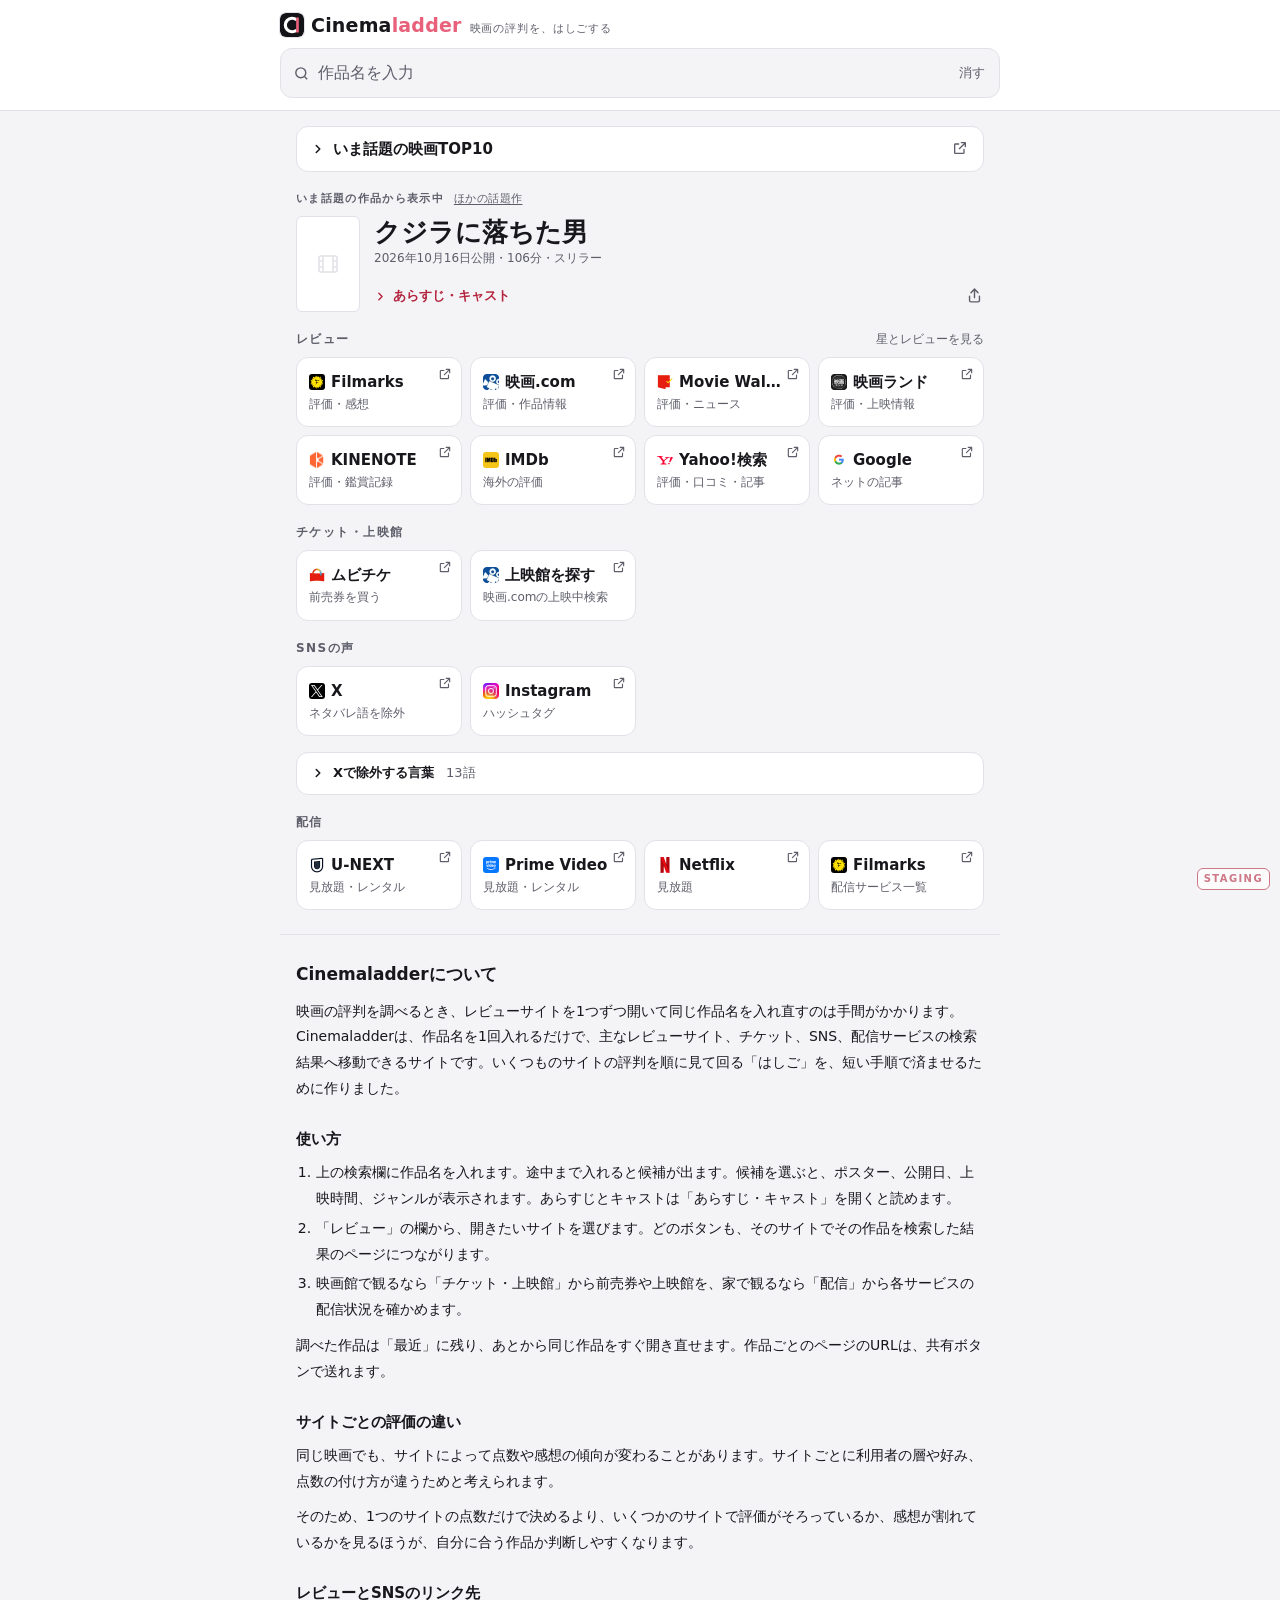
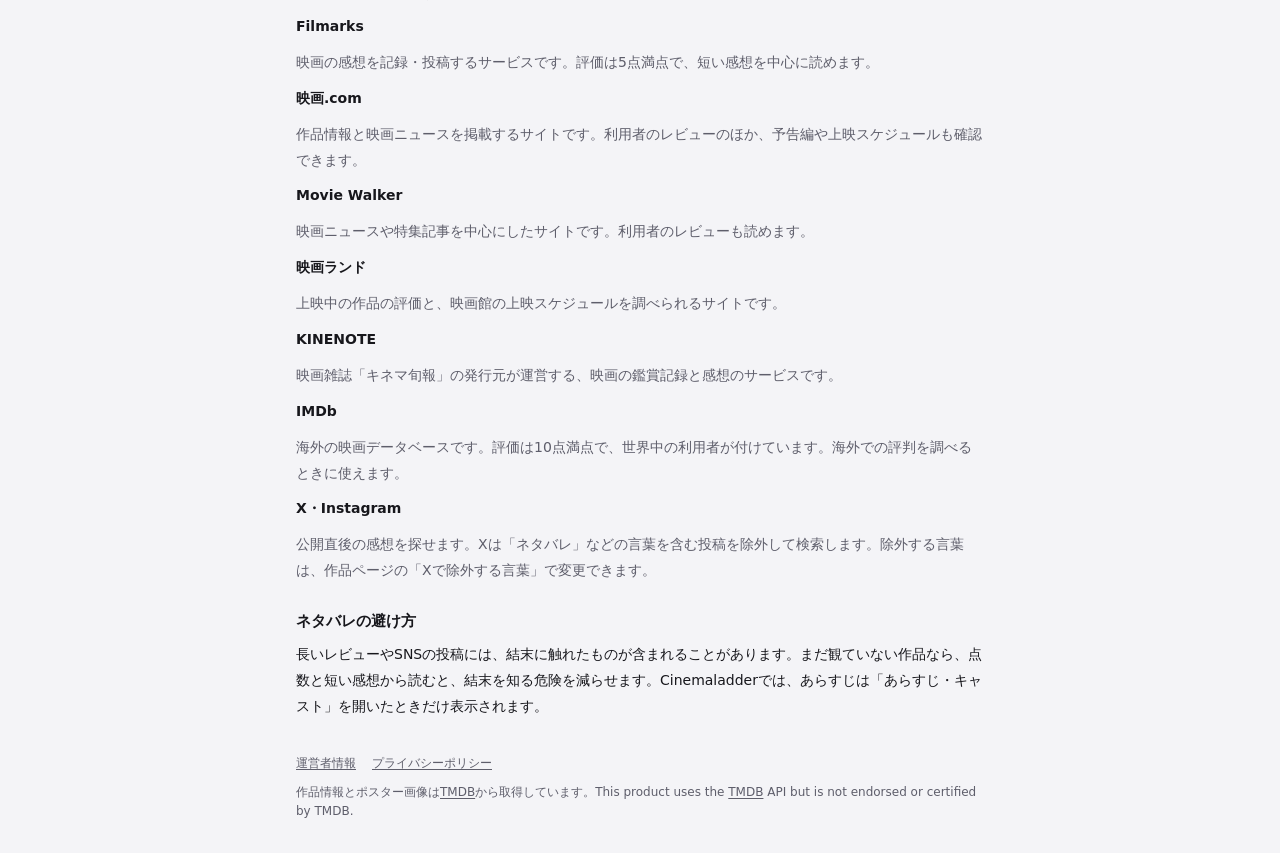
==== index.html @ 1dcea177 "作品見出し：作品名を少し大きく、あらすじの開閉と共有ボタンをポスターの下端にそろえる／公開日などの行は1行固定で横スクロール Co-Authored-By: Claude Opus 5.5 <nore" ====
<!doctype html>
<html lang="ja">
<head>
<meta charset="utf-8">
<meta name="viewport" content="width=device-width,initial-scale=1,viewport-fit=cover">
<title>Cinemaladder - 映画の評判を、はしごする</title>
<link rel="icon" href="favicon.ico" sizes="48x48">
<link rel="icon" href="favicon.svg" type="image/svg+xml">
<link rel="apple-touch-icon" href="apple-touch-icon.png">
<link rel="manifest" href="manifest.webmanifest">
<meta name="theme-color" content="#FFFFFF" media="(prefers-color-scheme: light)">
<meta name="theme-color" content="#111115" media="(prefers-color-scheme: dark)">
<meta name="apple-mobile-web-app-title" content="Cinemaladder">
<link rel="preconnect" href="https://image.tmdb.org">
<link rel="preconnect" href="https://cinemaladder-api.twilightwind.workers.dev" crossorigin>
<link rel="preload" href="data/trending.json" as="fetch" crossorigin>
<!-- Google AdSense（サイト運営者ID：ca-pub-9484498289210970） -->
<script async src="https://pagead2.googlesyndication.com/pagead/js/adsbygoogle.js?client=ca-pub-9484498289210970" crossorigin="anonymous"></script>
<meta name="description" content="作品名を1回入れるだけで、映画のレビューサイト、チケット、SNS、配信サービスの検索結果へ移動できます。">
<link rel="canonical" href="https://cinemaladder.com/">
<meta property="og:url" content="https://cinemaladder.com/">
<meta property="og:site_name" content="Cinemaladder">
<meta property="og:type" content="website">
<meta property="og:title" content="Cinemaladder - 映画の評判を、はしごする">
<meta property="og:description" content="作品名を1回入れるだけで、映画のレビューサイト、チケット、SNS、配信サービスの検索結果へ移動できます。">
<style>
:root{
  --bg:#F4F4F7;--surface:#FFFFFF;--fg:#17171C;--muted:#5E5E6B;--line:#E1E1E8;
  --brand:#E8607A;   /* ロゴとアイコンのピンク。ライト・ダーク共通 */
  --accent:#B4233C;--accent-soft:#F8E4E8;--ad:#EEF0F5;--sk:#E6E6EC;
  --font:"Hiragino Sans","Hiragino Kaku Gothic ProN","Noto Sans JP","Yu Gothic UI",Meiryo,system-ui,sans-serif;
  color-scheme:light;
}
@media (prefers-color-scheme:dark){:root{
  --bg:#111115;--surface:#1A1A20;--fg:#ECECF1;--muted:#A0A0AC;--line:#2C2C35;--accent:#E8607A;--accent-soft:#3A1D25;--ad:#202029;--sk:#2A2A32;color-scheme:dark}}
*{box-sizing:border-box}
html{padding-top:env(safe-area-inset-top,0px);padding-bottom:env(safe-area-inset-bottom,0px)}
/* 和文の字間を詰める（palt）をサイト全体にかける。部分ごとに付けると漏れが出るため */
body{margin:0;background:var(--bg);color:var(--fg);font-family:var(--font);font-size:15px;line-height:1.6;font-feature-settings:"palt" 1;text-autospace:normal}   /* 和文と英数字のあいだに、ブラウザが細い空きを入れる（文中には半角スペースを入れない） */
button,input{font:inherit;color:inherit;font-feature-settings:inherit}
button{cursor:pointer}
[hidden]{display:none!important}
p,figure,ul,ol,hgroup{margin:0}
ul,ol{padding:0;list-style:none}
search{display:block}
/* 画面には出さず、読み上げ・検索エンジン向けにだけ残す */
.vh{position:absolute;width:1px;height:1px;margin:-1px;overflow:hidden;clip:rect(0 0 0 0);white-space:nowrap;border:0}
:focus-visible{outline:2px solid var(--accent);outline-offset:2px}

body > header{position:fixed;left:0;right:0;top:env(safe-area-inset-top,0px);z-index:5;
  padding-left:max(16px,env(safe-area-inset-left,0px));padding-right:max(16px,env(safe-area-inset-right,0px));padding-block:10px 12px}
.hd{max-width:720px;margin:0 auto;display:flex;flex-direction:column}
/* ヘッダーは画面上部に固定。本文はヘッダーの（広げた状態の）高さ分だけ下げて始める */
body{padding-top:var(--hh,110px)}
.hashist body{padding-top:var(--hh,148px)}   /* 履歴の行があるときの高さ。最初の表示で本文がずれないよう、読み込み前に見当を付ける */
/* スクロールしたら、サイト名・キャッチコピー・履歴を隠し、アイコンと検索欄を1行にする。
   動きはすべて transform・opacity・背景の高さだけで作り、要素の位置を組み替えない
   （位置が変わるとブラウザが「レイアウトのずれ」として数え、表示品質の評価が下がるため） */
body > header::before{content:"";position:absolute;inset:0 0 auto;height:100%;background:var(--surface);border-bottom:1px solid var(--line);transition:height .25s ease;z-index:-1}
.hd{transition:transform .25s ease}
.fold{transition:opacity .2s ease,visibility 0s}
.fold .brand{padding-bottom:8px}
.fold .hist{padding-top:8px}
.srow{position:relative}
.mini{position:absolute;left:0;top:50%;transform:translateY(-50%);display:flex;opacity:0;visibility:hidden;transition:opacity .2s ease,visibility 0s .25s}
.mini .mark{width:28px;height:28px;border-radius:7px;box-shadow:0 0 0 1px var(--line);flex:none}
.srow .sbox{width:100%;transition:transform .25s ease,width .25s ease}
.compact body > header{pointer-events:none}
.compact body > header .srow{pointer-events:auto}
.compact body > header::before{height:var(--hc,72px)}
.compact .hd{transform:translateY(calc(var(--brandh,40px) * -1))}
.compact .fold{opacity:0;visibility:hidden;transition:opacity .15s ease,visibility 0s .2s}
.compact .mini{opacity:1;visibility:visible;transition:opacity .2s ease .05s,visibility 0s}
.compact .srow .sbox{transform:translateX(38px);width:calc(100% - 38px)}
@media (prefers-reduced-motion:reduce){body > header::before,.hd,.fold,.mini,.srow .sbox{transition:none!important}}
.brand{flex-wrap:wrap;display:flex;align-items:baseline;gap:8px}
.logo{font-weight:800;font-size:19px;letter-spacing:.01em;color:inherit;text-decoration:none}
.logo .lad{color:var(--brand)}
.logo .name{white-space:nowrap}
.logo .mark{width:24px;height:24px;vertical-align:-5px;margin-right:7px;border-radius:6px;box-shadow:0 0 0 1px var(--line)}   /* brand/icon.svg と同じ絵（通信を増やさないよう直接埋め込み） */
.tagline{font-size:11px;font-weight:500;color:var(--muted);letter-spacing:.08em}
.sbox{position:relative}
.search form{display:flex;align-items:center;gap:8px;background:var(--bg);border:1px solid var(--line);border-radius:12px;padding:0 6px 0 12px}
.search form:focus-within{border-color:var(--accent)}
#q::placeholder{color:var(--muted)}
.search input{flex:1;min-width:0;border:0;background:transparent;padding:11px 0;outline:none;font-size:16px}
.search svg{flex:none;width:17px;height:17px;stroke:var(--muted)}
.clear{border:0;background:transparent;color:var(--muted);padding:6px 8px;font-size:13px}

/* サジェスト */
.sug{position:absolute;left:0;right:0;top:calc(100% + 4px);background:var(--surface);border:1px solid var(--line);border-radius:12px;
  box-shadow:0 8px 24px rgba(0,0,0,.12);overflow:hidden;max-height:var(--sugmax,60vh);overflow-y:auto;overscroll-behavior:contain;-webkit-overflow-scrolling:touch;z-index:6;margin:0;padding:4px;list-style:none}
/* 候補の一覧は、一覧の中だけでスクロールする。端まで行っても後ろのページは動かさない（overscroll-behavior）。
   高さは、キーボードを除いた見えている範囲に収める（--sugmax を下の fitSug で計算） */
.sug li{display:grid;grid-template-columns:36px minmax(0,1fr);gap:10px;align-items:center;padding:6px 8px;border-radius:8px;cursor:pointer}
.sug li[aria-selected="true"],.sug li:hover{background:var(--accent-soft)}
.sug img,.sug .noimg{width:36px;height:54px;border-radius:4px;object-fit:cover;background:var(--bg)}
.sug .t{display:block;font-weight:700;overflow:hidden;text-overflow:ellipsis;white-space:nowrap}
.sug .o{display:block;font-size:12px;color:var(--muted);overflow:hidden;text-overflow:ellipsis;white-space:nowrap}
.sug .msg{display:block;padding:10px;color:var(--muted);font-size:13px;cursor:default}
.sug .msg:hover{background:none}

/* 履歴：チップの列だけ横スクロールし、全削除ボタンは右端に固定して見切れないようにする */
.hist{display:flex;gap:6px;align-items:center}
.hist .hl{flex:1;min-width:0;display:flex;margin:0;gap:6px;overflow-x:auto;scrollbar-width:none;
  -webkit-mask-image:linear-gradient(90deg,#000 calc(100% - 24px),transparent);mask-image:linear-gradient(90deg,#000 calc(100% - 24px),transparent);padding-right:20px}
.hist .hl::-webkit-scrollbar{display:none}
.hist .lbl{font-size:12px;font-weight:400;margin:0;color:var(--muted);flex:none;align-self:center}
.hist .hc{flex:none;display:flex;align-items:center;border:1px solid var(--line);background:var(--surface);border-radius:999px;font-size:13px}
.hist .hc.on{border-color:var(--accent);background:var(--accent-soft);color:var(--accent)}   /* いま見ている作品 */
.hist .hc.on .x{color:inherit}
.hist .hc button{border:0;background:transparent;border-radius:999px}
.hist .hc [data-q]{padding:3px 2px 3px 11px}
.hist .x{padding:3px 10px 3px 6px;color:var(--muted);line-height:1}
.hist .x:hover{color:var(--accent)}
.hist .delall{flex:none;display:flex;align-items:center;gap:4px;height:30px;min-width:30px;justify-content:center;border:1px solid transparent;background:transparent;color:var(--muted);border-radius:999px;padding:0 6px;font-size:12px;font-weight:700;white-space:nowrap}
.hist .delall svg{width:16px;height:16px}
.hist .delall:hover{color:var(--accent)}
.hist .delall{transition:color .2s ease,border-color .2s ease,background-color .2s ease,padding .25s ease}
.hist .delall.warn{color:var(--accent);border-color:var(--accent);background:var(--accent-soft);padding:0 10px 0 8px}
/* 「全削除」の文字は最初から入れておき、幅と濃さをなめらかに変えて出し入れする */
.hist .delall .dl{display:inline-block;max-width:0;opacity:0;overflow:hidden;white-space:nowrap;transition:max-width .25s ease,opacity .2s ease}
.hist .delall.warn .dl{max-width:4em;opacity:1}
/* 履歴を消すときは、行ごとふわっと消してから空にする */
.hist.out{opacity:0;transition:opacity .25s ease}
@media (prefers-reduced-motion:reduce){.hist .delall,.hist .delall .dl,.hist.out{transition:none}}

main.boot{min-height:100vh}   /* 最初の表示までフッターを画面の外に置き、中身が出たときに押し下げない */
main{max-width:720px;margin:0 auto;padding-left:max(16px,env(safe-area-inset-left,0px));padding-right:max(16px,env(safe-area-inset-right,0px));padding-block:16px 24px;
  display:flex;flex-direction:column;gap:18px}
.movie{display:flex;flex-direction:column;gap:18px}
.now{display:grid;grid-template-columns:auto minmax(0,1fr);gap:14px;align-items:stretch}
.now .ph{align-self:center}   /* 作品名が長く文字の列のほうが高いときは、ポスターを上下の中央に置く */
/* 右の列：作品名と公開日などは上に、「あらすじ・キャスト」と共有ボタンはポスターの下端にそろえる */
.now > div{display:flex;flex-direction:column;min-width:0}
.now .irow{display:flex;align-items:center;justify-content:space-between;gap:8px;margin-top:auto}
/* 共有は控えめに：枠なし・アイコンだけ・作品欄の右下（押せる範囲は 32px 確保） */
/* 共有ボタンは公開日の行の右端にだけ置き、作品名の行の幅は削らない */
.now .meta .w{display:inline}
/* 読み込み中は、行の形をした薄い棒（スケルトン）をゆっくり明滅させ、届いたら文字をふわっと出す */
.now .meta .sk{display:block;width:72%;max-width:260px;height:.9em;margin-top:.35em;border-radius:5px;background:var(--sk);animation:skp 1.1s ease-in-out infinite}
@keyframes skp{50%{opacity:.45}}
.now .meta .in{display:inline;animation:fadein .35s ease both}
@keyframes fadein{from{opacity:0}to{opacity:1}}
@media (prefers-reduced-motion:reduce){.now .meta .sk,.now .meta .in{animation:none}}
.share{flex:none;display:grid;place-items:center;width:32px;height:32px;margin:0 -6px 0 0;border:0;background:transparent;color:var(--muted);border-radius:8px;padding:0}
.share:hover{color:var(--accent);background:var(--accent-soft)}
.share svg{width:17px;height:17px}
/* 本番（cinemaladder.com）以外で開いたときだけ右下に薄く出す目印 */
.envbadge{position:fixed;right:calc(10px + env(safe-area-inset-right,0px));bottom:calc(10px + env(safe-area-inset-bottom,0px));z-index:30;margin:0;pointer-events:none;
  font-size:10px;font-weight:800;letter-spacing:.14em;color:var(--accent);border:1px solid currentColor;border-radius:6px;padding:2px 6px;background:var(--surface);opacity:.6}
/* 画面下のお知らせ。出るときも消えるときも目で追える速さにする */
.toast{position:fixed;left:50%;bottom:calc(20px + env(safe-area-inset-bottom,0px));transform:translate(-50%,10px);background:var(--fg);color:var(--bg);padding:8px 14px;border-radius:999px;font-size:13px;opacity:0;pointer-events:none;z-index:20;
  transition:opacity .45s ease,transform .45s ease}
.toast.on{opacity:1;transform:translate(-50%,0);transition:opacity .35s ease,transform .35s ease}
@media (prefers-reduced-motion:reduce){.toast,.toast.on{transition:none}}
/* ポスター枠は画像の有無にかかわらず常に 64×96 を確保し、読み込み後にずれないようにする */
.now .ph{position:relative;width:64px;height:96px;flex:none;border-radius:6px;overflow:hidden;background:var(--surface);border:1px solid var(--line);display:grid;place-items:center;color:var(--line)}
.now .ph svg{width:24px;height:24px}
.now .ph img{position:absolute;inset:0;width:100%;height:100%;object-fit:cover;opacity:0;transition:opacity .25s}
.now .ph img.ok{opacity:1}
.now .k{font-size:11px;letter-spacing:.12em;color:var(--muted);font-weight:700}
/* 話題作を表示しているときだけ、ポスターと見出しの上に横いっぱいで出す1行（ふだんの「検索中の作品」は画面には出さない） */
.now > .k{grid-column:1/-1;margin:0 0 -6px}
.now .k .kl{border:0;background:none;padding:0;margin-left:10px;font:inherit;letter-spacing:.04em;font-weight:400;color:inherit;text-decoration:underline;text-underline-offset:2px;cursor:pointer}
.now .k .kl:hover{color:var(--accent)}
.now h1{margin:0;font-size:clamp(22px,6.4vw,26px);line-height:1.3;text-wrap:balance;word-break:auto-phrase;overflow-wrap:anywhere}
/* 区切りで改行すると3行以上になる長い作品名は、普通の折り返しに切り替えて詰めて並べる（最後の行が1〜2文字だけにならないよう pretty） */
.now h1.long{text-wrap:pretty;word-break:normal}
/* 作品名は語のまとまりごとに改行する（「ディスクロー／ジャー」のように語の途中で切れないように）。
   入りきらない長い語だけは途中で折り返す */
.now h1 .w{display:inline-block;max-width:100%;white-space:pre-wrap}   /* 作品名の中の空白を消さない */
/* 作品情報（あらすじなど）。最初はたたんでおき、ネタバレを避けたい人は開かなくて済むようにする */
/* 作品情報：枠を付けず、本文に直接のせる（TOP10 の箱と見分けがつくように）
   公開日・上映時間・ジャンルは見出しの中に常に1行で出し、あらすじとキャストは文字のリンクで開く */
.now .meta{display:block;min-height:1.6em;white-space:nowrap;overflow-x:auto;scrollbar-width:none}   /* 1行に固定し、入りきらないときは横にスクロール（履歴の一覧と同じ） */
.now .meta::-webkit-scrollbar{display:none}
.now .meta.more{-webkit-mask-image:linear-gradient(90deg,#000 calc(100% - 24px),transparent);mask-image:linear-gradient(90deg,#000 calc(100% - 24px),transparent);padding-right:20px}   /* 続きがあるときだけ右端を薄くする */   /* 情報が届く前から1行分の高さを確保し、ずれを防ぐ */
/* 「あらすじ・キャスト」の開閉ボタンは作品名の下（右の列）に置き、中身は見出しの下に横いっぱいで出す */
.itg{display:inline-flex;align-items:center;gap:6px;border:0;background:none;padding:4px 0;margin-top:2px;color:var(--accent);font-size:13px;font-weight:700;cursor:pointer}
.itg::before{content:"";width:13px;height:13px;flex:none;background:currentColor;-webkit-mask:var(--chev) center/contain no-repeat;mask:var(--chev) center/contain no-repeat;transition:transform .2s ease}
.itg[aria-expanded="true"]::before{transform:rotate(90deg)}
@media (prefers-reduced-motion:reduce){.itg::before{transition:none}}
.info{font-size:14px;margin-top:-8px}
.info .body{display:flex;flex-direction:column;gap:8px;max-width:65ch}
.info .tag{font-weight:700;margin:0}
.info .ov{margin:0;line-height:1.8;letter-spacing:.02em}   /* 長い文章は詰めすぎると読みにくいので、少しだけ空ける */
.info .lang,.info .cr,.info .src{margin:0;font-size:13px;color:var(--muted)}
.info .ld{min-height:120px}   /* 開いた状態で読み込み中のときも高さを確保し、届いたときに下がずれにくくする */
.info .cr + .cr{margin-top:-6px}   /* 監督・出演・製作国はひとまとまりに詰める */
.info .src{font-size:12px}
.info .src a{color:inherit}
.now .ex{font-size:12px;color:var(--muted)}
/* Enter で候補から自動で選んだときの一言（取り消しリンク付き） */
.picked{margin:12px 0 0;background:var(--sk);border-radius:10px;padding:8px 12px;font-size:13px;color:var(--muted);display:flex;align-items:center;justify-content:space-between;gap:10px;animation:pin .35s ease both}
.picked>span{min-width:0}
.picked button{flex:none;border:0;background:none;padding:4px 0 4px 4px;margin:-4px 0;font:inherit;color:var(--fg);cursor:pointer;white-space:nowrap;display:inline-flex;align-items:center;gap:4px}
.picked button::before{content:"";width:13px;height:13px;flex:none;background:currentColor;-webkit-mask:var(--undo) center/contain no-repeat;mask:var(--undo) center/contain no-repeat}
:root{--undo:url("data:image/svg+xml,%3Csvg xmlns='http://www.w3.org/2000/svg' viewBox='0 0 24 24' fill='none' stroke='black' stroke-width='2.4' stroke-linecap='round' stroke-linejoin='round'%3E%3Cpath d='M9 14L4 9l5-5'/%3E%3Cpath d='M4 9h10.5a5.5 5.5 0 0 1 0 11H11'/%3E%3C/svg%3E")}
@keyframes pin{from{opacity:0;transform:translateY(-2px)}to{opacity:1;transform:none}}
@media (prefers-reduced-motion:reduce){.picked{animation:none}}   /* 「・」「／」まわりの空きを詰める */

.grp{display:flex;flex-direction:column;gap:8px}
.grp hgroup{display:flex;justify-content:space-between;align-items:baseline;gap:8px}
.grp h2{margin:0;font-size:12px;letter-spacing:.12em;color:var(--muted);font-weight:700}
.grp hgroup p{font-size:12px;color:var(--muted)}
.grid li{display:flex;min-width:0}
.grid li > a{flex:1;min-width:0}
.grid{display:grid;grid-template-columns:repeat(auto-fill,minmax(150px,1fr));gap:8px}
a.go{display:flex;flex-direction:column;gap:1px;text-decoration:none;color:inherit;background:var(--surface);border:1px solid var(--line);border-radius:12px;padding:12px 12px;min-height:64px;justify-content:center;transition:border-color .12s,transform .12s}
a.go:hover{border-color:var(--accent)}
a.go:active{transform:scale(.98)}
/* 1行に収める工夫：
   - 和文の字間は body の palt で詰めている
   - ↗ は右上の隅に置き、名前の行の幅を空ける
   - それでも入らない狭い画面では、改行せず末尾を「…」にする */
a.go{position:relative}
a.go .n{font-weight:700;display:flex;align-items:center;gap:6px;min-width:0;padding-right:10px}
a.go .nm{white-space:nowrap;overflow:hidden;text-overflow:ellipsis;min-width:0}
a.go .d .pr{margin-right:5px;vertical-align:1px}
a.go .fav{width:16px;height:16px;border-radius:3px;flex:none;background-position:center;background-size:16px 16px;background-repeat:no-repeat}
/* ICONS:START（scripts/inline-icons.py が自動生成。手で編集しない） */
.fav-eiga{background-image:url([data-uri])}
.fav-eigaland{background-image:url([data-uri])}
.fav-filmarks{background-image:url([data-uri])}
.fav-google{background-image:url([data-uri])}
.fav-imdb{background-image:url([data-uri])}
.fav-instagram{background-image:url([data-uri])}
.fav-kinenote{background-image:url([data-uri])}
.fav-moviewalker{background-image:url([data-uri])}
.fav-mvtk{background-image:url([data-uri])}
.fav-netflix{background-image:url([data-uri])}
.fav-primevideo{background-image:url([data-uri])}
.fav-unext{background-image:url([data-uri])}
.fav-x{background-image:url([data-uri])}
.fav-yahoo{background-image:url([data-uri])}
/* ICONS:END */
/* 外部リンクのアイコン（TOP10 の右上と同じ形）。mask にして文字色に合わせる */
:root{--ext:url("data:image/svg+xml,%3Csvg xmlns='http://www.w3.org/2000/svg' viewBox='0 0 24 24' fill='none' stroke='black' stroke-width='2' stroke-linecap='round' stroke-linejoin='round'%3E%3Cpath d='M14 4h6v6M20 4l-9 9M18 14v5a1 1 0 0 1-1 1H5a1 1 0 0 1-1-1V7a1 1 0 0 1 1-1h5'/%3E%3C/svg%3E")}
a.go .n::after{content:"";position:absolute;top:9px;right:9px;width:14px;height:14px;background:var(--muted);-webkit-mask:var(--ext) center/contain no-repeat;mask:var(--ext) center/contain no-repeat}
a.go:hover .n::after{background:var(--accent)}
a.go .d{font-size:12px;color:var(--muted);white-space:nowrap;overflow:hidden;text-overflow:ellipsis}
.pr{font-size:10px;font-weight:700;color:var(--muted);border:1px solid var(--line);border-radius:4px;padding:0 4px;line-height:1.5}
.ad{background:var(--ad);border:1px dashed var(--line);border-radius:12px;padding:14px;font-size:13px;color:var(--muted);display:flex;flex-direction:column;align-items:center;justify-content:center;text-align:center;min-height:80px}
.ad .adl{font-size:10px;font-weight:700;letter-spacing:.14em}

/* サイトの説明（ページの下） */
.guide{max-width:720px;margin:0 auto;padding-left:max(16px,env(safe-area-inset-left,0px));padding-right:max(16px,env(safe-area-inset-right,0px));padding-block:24px 16px;border-top:1px solid var(--line);font-size:14px;line-height:1.85;color:var(--fg)}
.guide h2{margin:0 0 8px;font-size:17px}
.guide h3{margin:24px 0 6px;font-size:15px}
.guide p{margin:0 0 10px}
.guide ol{margin:0 0 10px;padding-left:1.4em;list-style:decimal}
.guide li{margin-bottom:4px}
.guide dl{margin:0;display:grid;gap:10px}
.guide dt{font-weight:700}
.guide dd{margin:0;color:var(--muted)}
body > footer a{color:inherit;text-decoration:underline;text-underline-offset:2px}
body > footer a:hover{color:var(--accent)}
.flinks{display:flex;gap:16px;flex-wrap:wrap}
body > footer{max-width:720px;margin:0 auto;padding-left:max(16px,env(safe-area-inset-left,0px));padding-right:max(16px,env(safe-area-inset-right,0px));padding-block:8px 32px;font-size:12px;color:var(--muted);display:flex;flex-direction:column;gap:10px}
details{background:var(--surface);border:1px solid var(--line);border-radius:12px;padding:10px 14px}
summary{cursor:pointer;font-weight:700;color:var(--fg)}
/* 開閉はサイト全体で同じ形：左の矢印が、開くと下向きに回る。色は文字色に合わせる（TOP10・除外語は文字色、作品情報はリンク色） */
:root{--chev:url("data:image/svg+xml,%3Csvg xmlns='http://www.w3.org/2000/svg' viewBox='0 0 24 24' fill='none' stroke='black' stroke-width='2.6' stroke-linecap='round' stroke-linejoin='round'%3E%3Cpath d='M9 6l6 6-6 6'/%3E%3C/svg%3E")}
summary{list-style:none;display:flex;align-items:center;gap:8px}
summary::-webkit-details-marker{display:none}
summary::before{content:"";width:14px;height:14px;flex:none;background:currentColor;-webkit-mask:var(--chev) center/contain no-repeat;mask:var(--chev) center/contain no-repeat;transition:transform .2s ease}
details[open] > summary::before{transform:rotate(90deg)}
@media (prefers-reduced-motion:reduce){summary::before{transition:none}}
.emptyst{display:flex;flex-direction:column;gap:4px;padding:32px 0;color:var(--muted)}
.emptyst h1{margin:0;color:var(--fg);font-size:17px}
.topwrap{position:relative}
.top ol{list-style:none;margin:8px 0 0;padding:0;display:flex;flex-direction:column}
.toplink{position:absolute;top:6px;right:8px;width:32px;height:32px;display:grid;place-items:center;border-radius:8px;color:var(--muted)}
.toplink:hover{color:var(--accent);background:var(--accent-soft)}
.toplink svg{width:16px;height:16px}
.ng{margin-top:8px;background:var(--surface);border:1px solid var(--line);border-radius:12px;padding:10px 14px;font-size:13px}
.ng summary{font-weight:700;font-size:13px}
.ng .cnt{font-weight:500;color:var(--muted);margin-left:4px}
.ngbody{display:flex;flex-direction:column;gap:10px;margin-top:10px}
.chips{display:flex;flex-wrap:wrap;gap:6px}
.chip{display:inline-flex;align-items:center;background:var(--bg);border:1px solid var(--line);border-radius:999px;padding:2px 2px 2px 10px;font-size:13px;line-height:1.5}
.chip button{border:0;background:transparent;color:var(--muted);width:24px;height:24px;border-radius:50%;font-size:14px;line-height:1}
.chip button:hover{color:var(--accent);background:var(--accent-soft)}
.ngnone{color:var(--muted)}
.ngadd{display:flex;gap:6px}
.ngadd input{flex:1;min-width:0;border:1px solid var(--line);background:var(--bg);border-radius:8px;padding:7px 10px;font-size:16px}
.ngadd button{flex:none;border:0;background:var(--accent);color:var(--surface);border-radius:8px;padding:0 14px;font-weight:700}
.ngreset{align-self:flex-start;border:0;background:transparent;color:var(--muted);font-size:12px;text-decoration:underline;padding:0}
.top summary{padding-right:36px}
.top .sk{display:grid;grid-template-columns:22px 32px minmax(0,1fr);gap:10px;align-items:center;padding:6px 4px}
.top .sk i{display:block;height:10px;border-radius:5px;background:var(--bg);width:70%}
.top .sk i+i{width:30%;margin-top:8px}
.top .msg{padding:8px 4px;color:var(--muted);font-size:13px}
.top button{width:100%;display:grid;grid-template-columns:22px 32px minmax(0,1fr);gap:10px;align-items:center;border:0;background:transparent;text-align:left;padding:6px 4px;border-radius:8px}
.top button:hover,.top button.on{background:var(--accent-soft)}
.top button.on .rk,.top button.on .tt{color:var(--accent)}
.top .rk{font-weight:800;color:var(--accent);text-align:center;font-variant-numeric:tabular-nums}
.top img,.top .noimg{width:32px;height:48px;border-radius:3px;object-fit:cover;background:var(--bg)}
.top .tt{display:block;font-weight:700;overflow:hidden;text-overflow:ellipsis;white-space:nowrap}
.top small{display:block;color:var(--muted);font-size:12px}
@media (prefers-reduced-motion:reduce){a.go{transition:none}}
</style>
<script>try{if(JSON.parse(localStorage.getItem("cl_hist")||"[]").length)document.documentElement.classList.add("hashist")}catch(e){}</script>
</head>
<body>
<header>
  <div class="hd">
    <div class="fold"><div>
    <div class="brand"><a class="logo" href="./" aria-label="Cinemaladderトップへ"><span class="name"><svg class="mark" viewBox="0 0 32 32" width="24" height="24" aria-hidden="true"><rect width="32" height="32" rx="7" fill="#141418"/><path d="M22 9.2A9 9 0 1 0 22 22.8" fill="none" stroke="#FFFFFF" stroke-width="4.2"/><rect x="21.5" y="6" width="3.6" height="20" fill="#E8607A"/></svg>Cinema<span class="lad">ladder</span></span></a><p class="tagline">映画の評判を、はしごする</p></div>
    </div></div>
    <div class="srow">
    <a class="mini" href="./" aria-label="Cinemaladderトップへ" tabindex="-1"><svg class="mark" viewBox="0 0 32 32" width="24" height="24" aria-hidden="true"><rect width="32" height="32" rx="7" fill="#141418"/><path d="M22 9.2A9 9 0 1 0 22 22.8" fill="none" stroke="#FFFFFF" stroke-width="4.2"/><rect x="21.5" y="6" width="3.6" height="20" fill="#E8607A"/></svg></a>
    <search class="sbox search">
      <form id="f" action="./" method="get">
        <svg viewBox="0 0 24 24" fill="none" stroke-width="2" aria-hidden="true"><circle cx="11" cy="11" r="7"/><path d="m20 20-3.5-3.5"/></svg>
        <label for="q" class="vh">映画の作品名で検索</label>
        <input id="q" name="q" type="search" enterkeyhint="search" placeholder="作品名を入力" autocomplete="off"
          role="combobox" aria-expanded="false" aria-controls="sug" aria-autocomplete="list">
        <button class="clear" type="button" id="clr">消す</button>
      </form>
      <ul class="sug" id="sug" role="listbox" aria-label="作品の候補" hidden></ul>
    </search>
    </div>
    <div class="fold"><div><nav class="hist" id="hist" aria-labelledby="hist-lbl" hidden></nav></div></div>
  </div>
</header>

<p class="envbadge" id="envbadge" hidden aria-hidden="true">STAGING</p>
<main id="out" class="boot">
  <p class="emptyst">読み込み中…</p>
  <noscript><p class="emptyst">このサイトを使うにはJavaScriptを有効にしてください。</p></noscript>
</main>

<!-- サイトの説明（JS を使わずに HTML に直接書く。検索エンジンや広告の審査でも読まれる） -->
<section class="guide" aria-labelledby="gd-h">
  <h2 id="gd-h">Cinemaladderについて</h2>
  <p>映画の評判を調べるとき、レビューサイトを1つずつ開いて同じ作品名を入れ直すのは手間がかかります。Cinemaladderは、作品名を1回入れるだけで、主なレビューサイト、チケット、SNS、配信サービスの検索結果へ移動できるサイトです。いくつものサイトの評判を順に見て回る「はしご」を、短い手順で済ませるために作りました。</p>

  <h3>使い方</h3>
  <ol>
    <li>上の検索欄に作品名を入れます。途中まで入れると候補が出ます。候補を選ぶと、ポスター、公開日、上映時間、ジャンルが表示されます。あらすじとキャストは「あらすじ・キャスト」を開くと読めます。</li>
    <li>「レビュー」の欄から、開きたいサイトを選びます。どのボタンも、そのサイトでその作品を検索した結果のページにつながります。</li>
    <li>映画館で観るなら「チケット・上映館」から前売券や上映館を、家で観るなら「配信」から各サービスの配信状況を確かめます。</li>
  </ol>
  <p>調べた作品は「最近」に残り、あとから同じ作品をすぐ開き直せます。作品ごとのページのURLは、共有ボタンで送れます。</p>

  <h3>サイトごとの評価の違い</h3>
  <p>同じ映画でも、サイトによって点数や感想の傾向が変わることがあります。サイトごとに利用者の層や好み、点数の付け方が違うためと考えられます。</p>
  <p>そのため、1つのサイトの点数だけで決めるより、いくつかのサイトで評価がそろっているか、感想が割れているかを見るほうが、自分に合う作品か判断しやすくなります。</p>

  <h3>レビューとSNSのリンク先</h3>
  <dl>
    <dt>Filmarks</dt><dd>映画の感想を記録・投稿するサービスです。評価は5点満点で、短い感想を中心に読めます。</dd>
    <dt>映画.com</dt><dd>作品情報と映画ニュースを掲載するサイトです。利用者のレビューのほか、予告編や上映スケジュールも確認できます。</dd>
    <dt>Movie Walker</dt><dd>映画ニュースや特集記事を中心にしたサイトです。利用者のレビューも読めます。</dd>
    <dt>映画ランド</dt><dd>上映中の作品の評価と、映画館の上映スケジュールを調べられるサイトです。</dd>
    <dt>KINENOTE</dt><dd>映画雑誌「キネマ旬報」の発行元が運営する、映画の鑑賞記録と感想のサービスです。</dd>
    <dt>IMDb</dt><dd>海外の映画データベースです。評価は10点満点で、世界中の利用者が付けています。海外での評判を調べるときに使えます。</dd>
    <dt>X・Instagram</dt><dd>公開直後の感想を探せます。Xは「ネタバレ」などの言葉を含む投稿を除外して検索します。除外する言葉は、作品ページの「Xで除外する言葉」で変更できます。</dd>
  </dl>

  <h3>ネタバレの避け方</h3>
  <p>長いレビューやSNSの投稿には、結末に触れたものが含まれることがあります。まだ観ていない作品なら、点数と短い感想から読むと、結末を知る危険を減らせます。Cinemaladderでは、あらすじは「あらすじ・キャスト」を開いたときだけ表示されます。</p>
</section>

<footer>
  <p id="affnote" hidden>当サイトはアフィリエイトプログラムに参加しており、「PR」の付いたリンクから申し込みや購入があると、運営者が紹介料を受け取ることがあります。<span id="amznote" hidden>Amazonのアソシエイトとして、当サイトは適格販売により収入を得ています。</span></p>
  <p class="flinks"><a href="about">運営者情報</a><a href="privacy">プライバシーポリシー</a></p>
  <p>作品情報とポスター画像は<a href="https://www.themoviedb.org" target="_blank" rel="noopener">TMDB</a>から取得しています。This product uses the <a href="https://www.themoviedb.org" target="_blank" rel="noopener">TMDB</a> API but is not endorsed or certified by TMDB.</p>
</footer>

<script>
/* ===== 設定 =====
   TMDB のトークンはブラウザに置かない。サジェストは Cloudflare Workers の中継、
   話題作TOP10と予備の作品一覧は GitHub Actions が毎日作る data/*.json を使う。 */
/* ===== アフィリエイト設定 =====
   提携が決まったらここに入れるだけで、リンクの差し替えと「PR」表示が切り替わる。
   空のあいだは普通のリンクで、PR も出さない（広告でないものに PR を付けないため）。
   - amazonTag : Amazon アソシエイトのトラッキングID（例 "cinema-22"）。検索リンクに tag= を付ける
   - unext     : ASP の広告リンク。{url} を入れると遷移先（検索結果）を埋め込む
                 例 A8.net なら "https://px.a8.net/svt/ejp?a8mat=XXXX&a8ejpredirect={url}"
                 {url} がなければ、ASP が決めたページ（無料体験の案内など）へそのまま飛ぶ
   - mvtk      : ムビチケも同じ書き方（提携先が見つかったとき用） */
const AFF={
  amazonTag:"",
  unext:"",
  mvtk:"",
};
const affWrap=(tpl,url)=>!tpl?url:tpl.includes("{url}")?tpl.replace("{url}",encodeURIComponent(url)):tpl;
const TMDB_PROXY = "https://cinemaladder-api.twilightwind.workers.dev/search";   // Cloudflare Workers の中継（worker/worker.js）
const SITE = "https://cinemaladder.com/";   // 本番の住所
const IMG = "https://image.tmdb.org/t/p/w92";

const E=encodeURIComponent;
const GROUPS=[
 {h:"レビュー",note:"星とレビューを見る",items:[
  {n:"Filmarks",ic:"filmarks",d:"評価・感想",u:q=>"https://filmarks.com/search/movies?q="+E(q)},
  {n:"映画.com",ic:"eiga",d:"評価・作品情報",u:q=>"https://eiga.com/search/"+E(q)+"/"},
  {n:"Movie Walker",ic:"moviewalker",d:"評価・ニュース",u:q=>"https://press.moviewalker.jp/search/free_search.cgi?keyword="+E(q)},
  {n:"映画ランド",ic:"eigaland",d:"評価・上映情報",u:q=>"https://eigaland.com/movie?sort=openDate&q="+E(q)},
  {n:"KINENOTE",ic:"kinenote",d:"評価・鑑賞記録",u:q=>"https://www.kinenote.com/sp/public/cinema/search_result.aspx?key="+E(q)},
  // IMDb は日本語タイトルだと見つからないことが多いので、TMDB の原題が分かればそちらで検索する。s=tt&ttype=ft は「映画作品だけ」に絞る指定
  {n:"IMDb",ic:"imdb",d:"海外の評価",u:(q,m)=>"https://www.imdb.com/find/?q="+E(m?.original||q)+"&s=tt&ttype=ft"},
  // p=検索語、ei=文字コード。ほかのパラメータ（ai, ts, aq, fr など）は Yahoo の計測用なので不要
  {n:"Yahoo!検索",ic:"yahoo",d:"評価・口コミ・記事",u:q=>"https://search.yahoo.co.jp/search?p="+E(withEiga(q))+"&ei=UTF-8"},
  {n:"Google",ic:"google",d:"ネットの記事",u:q=>"https://www.google.com/search?q="+E(withEiga(q))+"&hl=ja"},
 ]},
 {h:"チケット・上映館",note:"",items:[
  {n:"ムビチケ",ic:"mvtk",d:"前売券を買う",pr:()=>!!AFF.mvtk,u:q=>affWrap(AFF.mvtk,"https://store.moviewalker.jp/search?keyword=name:"+E(q))},
  {n:"上映館を探す",ic:"eiga",d:"映画.comの上映中検索",u:q=>"https://eiga.com/now/q/?title="+E(q)+"&region=&pref=&area=&genre=on&sort=release"},
 ]},
 {h:"SNSの声",note:"",items:[
  {n:"X",ic:"x",d:"ネタバレ語を除外",u:q=>"https://x.com/search?f=live&q="+E(`"${q}" `+ngQuery())},
  {n:"Instagram",ic:"instagram",d:"ハッシュタグ",u:q=>"https://www.instagram.com/explore/tags/"+E(q.replace(/[\s・:：!！?？、。「」『』\-]/g,""))+"/"},
 ]},
 {h:"配信",note:"",items:[
  {n:"U-NEXT",ic:"unext",d:"見放題・レンタル",pr:()=>!!AFF.unext,u:q=>affWrap(AFF.unext,"https://video.unext.jp/freeword?query="+E(q))},
  {n:"Prime Video",ic:"primevideo",d:"見放題・レンタル",pr:()=>!!AFF.amazonTag,u:q=>"https://www.amazon.co.jp/s?i=instant-video&k="+E(q)+(AFF.amazonTag?"&tag="+E(AFF.amazonTag):"")},
  {n:"Netflix",ic:"netflix",d:"見放題",u:q=>"https://www.netflix.com/search?q="+E(q)},
  // 作品ページの「配信サービス」から各社の配信状況をまとめて見られる。作品ページは ID が要るので検索結果へ飛ぶ
  {n:"Filmarks",ic:"filmarks",d:"配信サービス一覧",u:q=>"https://filmarks.com/search/movies?q="+E(q)},
 ]},
];

const $=s=>document.querySelector(s);
const esc=s=>String(s??"").replace(/[&<>"]/g,c=>({"&":"&amp;","<":"&lt;",">":"&gt;",'"':"&quot;"}[c]));
// 空白だけ整える（全角の「／」などを半角に変えると、TMDB の作品名と一致しなくなるため NFKC はかけない）
const clean=s=>s.replace(/[\s\u3000]+/g," ").trim();
const store={get(k,d){try{const v=localStorage.getItem(k);return v==null?d:JSON.parse(v)}catch(e){return d}},set(k,v){try{localStorage.setItem(k,JSON.stringify(v))}catch(e){}}};
let hist=store.get("cl_hist",[]);
/* 検索欄：作品を表示したら、いつも空にする（作品名は見出しと履歴に出ているので、ここでは繰り返さない）。
   欄は「次の作品を探すための空欄」として使う */
const PH="作品名を入力";
function setQ(){const q=$("#q");q.value="";q.placeholder=PH;keepQ=null}
/* ただし、TMDB の作品に一致しなかった検索（打ち間違いなど）は、直しやすいよう入力した文字を残す。
   keepQ：一致するか分かるまで様子を見ている検索語。一致したら欄を空に、しなかったら文字を残す */
let keepQ=null;
function settleQ(q,found){
  if(keepQ!==q)return;
  const box=$("#q");keepQ=null;
  if(found){if(box.value===q)box.value=""}                                     // 一致した：空にする（その間に打ち直していたら触らない）
  else if(!box.value&&document.activeElement!==box)box.value=q;               // 一致しなかった：文字を残す
}
/* 履歴の作品ごとの TMDB 情報（ポスター・原題・公開年）。履歴から開いたときに使う */
let meta=store.get("cl_meta",{});
function saveMeta(q,m){
  if(!m||!q)return;
  meta[q]={id:m.id,title:m.title,original:m.original,date:m.date,poster:m.poster};
  for(const k of Object.keys(meta))if(!hist.includes(k)&&k!==q)delete meta[k];   // 履歴から消えた分は捨てる
  store.set("cl_meta",meta);
}
// Yahoo!検索・Google 用：同名の本や曲を避けるため「映画」を付ける（タイトルに入っていれば付けない）
const withEiga=q=>q.includes("映画")?q:q+" 映画";
/* X検索で除外する語。増やすほど安全ですが、普通の感想も減ります。 */
const DEFAULT_NG=["ネタバレ","結末","犯人","ラスト","オチ","真相","正体","黒幕","伏線回収","考察","どんでん返し","死亡","生存"];
// 利用者が編集した除外語（この端末にだけ保存）。未編集なら初期の語を使う
let ngWords=(()=>{const v=store.get("cl_ng",null);return Array.isArray(v)?v:DEFAULT_NG.slice()})();
const saveNg=()=>store.set("cl_ng",ngWords);
// X の検索式：空白や記号を含む語は "" で囲む
const ngQuery=()=>ngWords.map(w=>/[\s"()]/.test(w)?`-"${w.replace(/"/g,"")}"`:"-"+w).join(" ");

/* ===== TMDB サジェスト ===== */
const cache=new Map();
let ctrl=null,timer=null,items=[],active=-1;

/* 作品名一覧（data/titles.json）から候補を出す。トークン不要で誰でも使える。
   GitHub Actions が毎日、人気作・評価の多い作品・上映中・公開予定の数千本を書き出している。 */
let titles=null,titlesLoading=null;
// 表記ゆれ対策：全角半角・カタカナひらがな・記号や空白の違いを無視して比べる
const norm=s=>(s||"").normalize("NFKC").toLowerCase()
  .replace(/[\u30a1-\u30f6]/g,c=>String.fromCharCode(c.charCodeAt(0)-0x60))
  .replace(/[\s・･:：\-‐－ー〜~!！?？、。,.「」『』（）()\/／&＆'"]/g,"");
function loadTitles(){
  if(titles)return Promise.resolve(titles);
  return titlesLoading??=fetch("data/titles.json").then(r=>{if(!r.ok)throw new Error(r.status);return r.json()}).then(j=>{
    titles=j.items.map(([id,title,year,poster,original,votes,pop])=>({id,title,date:year,poster,original:original||title,votes:votes||0,pop:pop||0,k:norm(title),ko:original?norm(original):""}));
    return titles;
  }).catch(e=>{titlesLoading=null;throw e});
}
async function searchLocal(q){
  const list=await loadTitles(),k=norm(q);
  if(!k)return [];
  const hits=[];   // 前方一致・部分一致をまとめて拾い、並べ替えは searchTMDB でまとめて行う
  for(const m of list){
    if(m.k.includes(k)||m.ko.includes(k))hits.push(m);
  }
  return hits;
}

/* 入力中の候補：TMDB の検索（書いた文字の通りに探す）と、作品一覧からの検索（「・」「ー」や全角半角、
   ひらがな・カタカナの違いを無視して探す）を同時に行い、合わせて並べる。
   「スターウォーズ」でも「スター・ウォーズ／フォースの覚醒」などが出るようにするため */
// 入力 q と作品 m の一致の強さ：0＝完全一致、1＝先頭が一致、2＝途中に含む、3＝その他（記号・表記の違いは無視）
function rankOf(q,m){
  const k=norm(q),t=norm(m.title),o=m.original?norm(m.original):"";
  return t===k||o===k?0:(t.startsWith(k)||o.startsWith(k))?1:(t.includes(k)||o.includes(k))?2:3;
}
async function searchTMDB(q){
  if(cache.has(q))return cache.get(q);
  ctrl?.abort();ctrl=new AbortController();const sig=ctrl.signal;
  const remote=fetch(TMDB_PROXY+"?q="+E(q),{signal:sig})
    .then(r=>{if(!r.ok)throw new Error(r.status);return r.json()})
    .then(j=>Array.isArray(j)?j:[])
    .catch(e=>{if(e.name==="AbortError")throw e;return []});   // 中継が使えなくても作品一覧の候補は出す
  const local=searchLocal(q).catch(()=>[]);
  const [r,l]=await Promise.all([remote,local]);
  // 並べ方：入力と完全一致した作品をいちばん上に。それ以外は「有名な順」（評価数と人気度）。
  // 先頭が一致する作品は少しだけ上げ、文字が含まれない作品（原題での一致など）は少し下げる
  const byId=new Map();
  for(const m of [...r,...l]){const o=byId.get(m.id);if(!o)byId.set(m.id,m);else if(!o.votes&&m.votes)byId.set(m.id,{...o,votes:m.votes,pop:m.pop,date:o.date||m.date})}
  // 公開から3か月以内か、1か月以内に公開予定の作品（いま映画館で観られる・もうすぐ観られる作品）は少し上げる
  const now=Date.now(),D=864e5;
  const fresh=m=>{const t=/^\d{4}-\d{2}-\d{2}/.test(m.date||"")?Date.parse(m.date):NaN;return t>=now-90*D&&t<=now+30*D};
  const score=m=>{const rk=rankOf(q,m);return Math.log10((m.votes||0)+1)+Math.log10((m.pop||0)+1)+(rk===0?99:rk===1?.5:rk===3?-1:0)+(fresh(m)?1:0)};
  const res=[...byId.values()].map((m,i)=>[score(m),i,m]).sort((a,b)=>b[0]-a[0]||a[1]-b[1]).map(x=>x[2]).slice(0,8);
  cache.set(q,res);return res;
}
/* ===== 話題作TOP10（日本で上映中＋公開予定を人気順に） ===== */
let trendList=null;
async function getTrending(){
  if(trendList)return trendList;
  // 1. GitHub Actions が毎日作る data/trending.json（トークン不要・誰でも見られる）
  try{
    const r=await fetch("data/trending.json");   // 先読み（preload）したものをそのまま使う
    if(r.ok){const j=await r.json();if(j.items?.length){
      // 詳しい情報が入っていれば先に置いておき、公開日などの行を待たずに出す（画面のずれを防ぐ）
      for(const m of j.items)if(m.info&&!infoCache.has(m.id))infoCache.set(m.id,Promise.resolve(m.info));
      trendList=j.items;return trendList}}
  }catch(e){}
  // 2. ファイルが読めないときは中継サーバーから
  const r=await fetch(TMDB_PROXY.replace(/search$/,"trending"));
  if(!r.ok)throw new Error(r.status);
  trendList=await r.json();
  return trendList;
}
let lastPick=null;
async function showTrending(){
  const before=$("#q").value;
  try{
    const list=await getTrending();
    if($("#q").value!==before)return;   // 読み込み中に入力されたら上書きしない
    if(list.length){
      const pool=list.length>1?list.filter(m=>m.id!==lastPick):list;   // 同じ作品が連続しないように
      const m=pool[Math.floor(Math.random()*pool.length)];lastPick=m.id;
      setQ();
      render(m.title,"trend",m);return;
    }
  }catch(e){}
  if($("#q").value===before){setQ();renderEmpty()}
}
let trendOpen=store.get("cl_trendOpen",false);
const isUpcoming=d=>d&&d>new Date().toISOString().slice(0,10);
/* TOP10を閉じるアニメーション：高さを0に縮めながら薄くし、終わったら details を閉じる */
function collapseTop(){
  const d=$("#top"),ol=d?.querySelector("ol");
  if(!d||!d.open)return;
  if(!ol||!ol.animate||matchMedia("(prefers-reduced-motion: reduce)").matches){d.open=false;return}
  ol.style.overflow="hidden";
  const a=ol.animate([{height:ol.offsetHeight+"px",opacity:1,marginTop:"8px"},{height:"0px",opacity:0,marginTop:"0px"}],
    {duration:320,delay:120,easing:"cubic-bezier(.4,0,.2,1)",fill:"forwards"});   // 選んだ行の色が一瞬見えてから閉じる
  a.onfinish=()=>{d.open=false;a.cancel();ol.style.overflow=""};
}
/* TOP10 の一覧の出典（TMDB の上映中一覧）。下の data/trending.json は日本で上映中＋公開予定を人気順に並べたもの */
const TOP_SOURCE="https://www.themoviedb.org/movie/now-playing?language=ja-JP";
let trendFailed=false;
function trendHTML(){
  // 閉じた details の中身は隠れるので、リンクは details の外（外枠の右上）に置く
  const link=`<a class="toplink" href="${TOP_SOURCE}" target="_blank" rel="noopener" aria-label="TMDBの上映中の映画一覧を開く" title="TMDBの上映中の映画一覧"><svg viewBox="0 0 24 24" fill="none" stroke="currentColor" stroke-width="2" stroke-linecap="round" stroke-linejoin="round" aria-hidden="true"><path d="M14 4h6v6M20 4l-9 9M18 14v5a1 1 0 0 1-1 1H5a1 1 0 0 1-1-1V7a1 1 0 0 1 1-1h5"/></svg></a>`;
  const head=`<aside class="topwrap" aria-label="いま話題の映画">${link}<details class="top" id="top"${trendOpen?" open":""}><summary>いま話題の映画TOP10</summary>`;
  // 読み込み前も同じ高さの仮の行を出しておき、届いたときに下の内容がずれないようにする
  if(!trendList?.length)return head+(trendFailed?'<ol><li class="msg">読み込めませんでした。時間をおいて開き直してください。</li></ol></details></aside>':`<ol aria-busy="true">${'<li><div class="sk"><span class="rk"></span><span class="noimg"></span><span><i></i><i></i></span></div></li>'.repeat(10)}</ol></details></aside>`);
  return head+`<ol>${trendList.map((m,i)=>
    `<li><button type="button" data-tid="${m.id}"${cur&&cur[0]===m.title?' class="on" aria-current="true"':""}><span class="rk">${i+1}</span>${m.poster?`<img src="${IMG}${esc(m.poster)}" alt="" loading="lazy" width="32" height="48">`:'<span class="noimg"></span>'}<span style="min-width:0"><span class="tt">${esc(m.title)}</span><small>${isUpcoming(m.date)?`公開予定${+m.date.slice(5,7)}月${+m.date.slice(8,10)}日`:"上映中"}</small></span></button></li>`).join("")}</ol></details></aside>`;
}

function showSug(html){const s=$("#sug");s.innerHTML=html;s.hidden=!html;$("#q").setAttribute("aria-expanded",String(!!html));if(html)fitSug()}
// 候補の一覧の高さ：画面に見えている範囲（スマホではキーボードを除いた部分）の下端までに収める
function fitSug(){
  const s=$("#sug");if(s.hidden)return;
  const vv=window.visualViewport,bottom=vv?vv.offsetTop+vv.height:innerHeight;
  const top=s.getBoundingClientRect().top;
  s.style.setProperty("--sugmax",Math.max(140,Math.floor(bottom-top-12))+"px");
}
window.visualViewport?.addEventListener("resize",fitSug);
function hideSug(){showSug("");items=[];active=-1}
function drawSug(){
  showSug(items.map((m,i)=>`<li role="option" id="opt${i}" data-i="${i}" aria-selected="${i===active}">
    ${m.poster?`<img src="${IMG}${esc(m.poster)}" alt="" loading="lazy" width="36" height="54">`:'<span class="noimg"></span>'}
    <span style="min-width:0"><span class="t">${esc(m.title)}</span><span class="o">${m.date?m.date.slice(0,4)+"年":"公開年不明"}${m.original&&m.original!==m.title?"・"+esc(m.original):""}</span></span></li>`).join(""));
  $("#q").setAttribute("aria-activedescendant",active>=0?"opt"+active:"");
}
function onType(){
  const q=clean($("#q").value);
  clearTimeout(timer);
  if(q.length<1){hideSug();return}
  timer=setTimeout(async()=>{
    try{
      const r=await searchTMDB(q);
      if(clean($("#q").value)!==q)return;
      items=r;active=-1;
      r.length?drawSug():showSug('<li class="msg">候補にありません。Enterでそのまま検索できます。</li>');
    }catch(e){
      if(e.name==="AbortError")return;
      items=[];
      showSug('<li class="msg">候補を取得できませんでした。そのまま検索できます。</li>');
    }
  },250);
}
function pick(m){setQ();hideSug();remember(m.title);saveMeta(m.title,m);render(m.title,false,m);collapseTop();$("#q").blur()}

/* ===== 画面 ===== */
function remember(q){hist=[q,...hist.filter(x=>x!==q)].slice(0,8);store.set("cl_hist",hist);renderHist()}
function renderHist(){$("#hist").hidden=!hist.length;$("#hist").innerHTML=hist.length?'<p class="lbl" id="hist-lbl">最近</p><ul class="hl">'+hist.map(h=>`<li class="hc${cur&&cur[0]===h?" on":""}"${cur&&cur[0]===h?' aria-current="true"':""}><button type="button" data-q="${esc(h)}">${esc(h)}</button><button type="button" class="x" data-del="${esc(h)}" aria-label="「${esc(h)}」を履歴から削除">×</button></li>`).join("")+'</ul><button type="button" class="delall" id="delall" aria-label="履歴をすべて削除" title="履歴をすべて削除"><svg viewBox="0 0 24 24" fill="none" stroke="currentColor" stroke-width="2" stroke-linecap="round" stroke-linejoin="round" aria-hidden="true"><path d="M4 7h16M10 11v6M14 11v6M6 7l1 12a2 2 0 0 0 2 2h6a2 2 0 0 0 2-2l1-12M9 7V4h6v3"/></svg><span class="dl" aria-hidden="true">全削除</span></button>':""}
function saveHist(){store.set("cl_hist",hist);renderHist()}
let delTimer=null;
let cur=null;
const TOP_TITLE="Cinemaladder - 映画の評判を、はしごする";   // トップの URL のときのタブの題名
function renderEmpty(){cur=null;document.title=TOP_TITLE;setMeta("",false);$("#out").classList.remove("boot");$("#out").innerHTML='<section class="emptyst"><h1>観たい映画の名前を入れてください</h1><p>レビューサイト、チケット、SNS、配信サービスの検索結果へ移動できます。</p></section>'}
/* 作品名から TMDB の情報を、手元にない場合に取りに行く。
   1. 作品一覧（data/titles.json） 2. 中継サーバーで検索し、タイトルが完全に一致したもの */
async function lookupMovie(q){
  try{await loadTitles();const m=findMovie(q);if(m)return m}catch(e){}
  try{
    const r=await fetch(TMDB_PROXY+"?q="+E(q));
    if(r.ok){const list=await r.json();if(Array.isArray(list)){cache.set(q,list);return list.find(m=>m.title===q)||list.find(m=>norm(m.title)===norm(q))||null}}
  }catch(e){}
  return null;
}
/* 作品名を、区切りの記号（・／ 空白 ： 〜 など）の後ろでだけ改行できるまとまりに分けて <span class="w"> で包む。
   「ディスクロージャー・デイ」が「ディスクロー／ジャー・デイ」のように語の途中で切れるのを防ぐ。
   まとまり自体が1行に入らないときは中で折り返す（Chrome は word-break:auto-phrase で文節ごとに折り返す） */
function wrapWords(t){
  const parts=t.split(/(?<=[・･／/\s：:〜~！!？?、。）)」』】])|(?=[（(「『【])/).filter(Boolean);   // ハイフンは「ゴジラ-0.0」のように名前の一部なので区切らない
  return parts.map(w=>`<span class="w">${esc(w)}</span>`).join("");
}
/* ===== 作品情報（あらすじ・公開日・上映時間・ジャンル・監督・出演・製作国） ===== */
const infoCache=new Map();
let infoOpen=store.get("cl_infoOpen",false);
function loadInfo(id){
  if(!id)return Promise.resolve(null);
  if(!infoCache.has(id))infoCache.set(id,fetch(TMDB_PROXY.replace(/search$/,"movie")+"?id="+E(id))
    .then(r=>{if(!r.ok)throw new Error(r.status);return r.json()}).catch(e=>{infoCache.delete(id);throw e}));
  return infoCache.get(id);
}
const regionJa=typeof Intl!=="undefined"&&Intl.DisplayNames?new Intl.DisplayNames(["ja"],{type:"region"}):null;
const ymd=d=>d?`${+d.slice(0,4)}年${+d.slice(5,7)}月${+d.slice(8,10)}日`:"";
// 見出しの中に出す1行：公開日・上映時間・ジャンル（ネタバレにならないので常に表示）
const GENRE_SHORT={"サイエンスフィクション":"SF","アニメーション":"アニメ","ドキュメンタリー":"ドキュメンタリー"};   // 長いジャンル名を短く（1行に収めるため）
function metaText(d){
  const date=d.jpDate||d.date;
  const items=[date?ymd(date)+"公開":"",d.runtime?`${d.runtime}分`:"",...d.genres.slice(0,2).map(g=>GENRE_SHORT[g]||g)].filter(Boolean);   // ジャンルは2つまで
  return items.map((x,i)=>`<span class="w">${esc(x)}${i<items.length-1?(i>=2?"／":"・"):""}</span>`).join("");
}
function infoHTML(st,d){
  let body;
  if(st==="ok"){
    const rows=[["監督",d.directors.join("、")],["出演",d.cast.join("、")],["製作国",d.countries.map(c=>regionJa?.of(c)||c).join("・")]].filter(r=>r[1]);
    body=`${d.tagline?`<p class="tag">${esc(d.tagline)}</p>`:""}${d.overview?`<p class="ov">${esc(d.overview)}</p>${d.overviewLang==="en"?'<p class="lang">日本語のあらすじが未登録のため、英語のあらすじを表示しています。</p>':""}`:'<p class="lang">あらすじは未登録です。</p>'}${rows.map(r=>`<p class="cr">${r[0]}　${esc(r[1])}</p>`).join("")}<p class="src">情報：<a href="https://www.themoviedb.org/movie/${E(d.id)}?language=ja-JP" target="_blank" rel="noopener">TMDB</a></p>`;
  }else body=`<p class="lang${st==="loading"?" ld":""}">${st==="none"?"この作品の情報は見つかりませんでした。":st==="err"?"作品情報を読み込めませんでした。時間をおいて開き直してください。":"読み込み中…"}</p>`;
  return `<section class="info" id="info" aria-label="あらすじ・キャスト"${infoOpen?"":" hidden"}><div class="body">${body}</div></section>`;
}
function setInfo(st,d){
  const el=$("#info");if(!el)return;
  if(st==="none"){el.hidden=true;const b=$("#itg");if(b)b.hidden=true;const m=$("#imeta");if(m)m.innerHTML="";return}   // 一致する作品がないときは、中身のない開閉を出さない
  const t=document.createElement("div");t.innerHTML=infoHTML(st,d);
  const n=t.firstElementChild;n.hidden=!infoOpen;el.replaceWith(n);
  // 詳しい情報が届いたら「公開日・上映時間・ジャンル」に差し替える。届かなければ公開年だけを残す
  const m=$("#imeta");
  if(m&&st==="ok")m.innerHTML=`<span class="in">${metaText(d)}</span>`;
  if(m){m.classList.remove("more");m.classList.toggle("more",m.scrollWidth>m.clientWidth+1)}
  else if(m&&st!=="loading"){const y=cur?.[2]?.date?.slice(0,4);m.innerHTML=y?`<span class="in">${y}年</span>`:""}   // 取れなかったときは分かる範囲（公開年）だけ
  if(st==="ok")setLD(d);
}
// 表示中の作品の情報を取りに行き、届いたら作品情報の欄だけ差し替える
function fetchInfoFor(q,m){
  if(!m?.id)return;
  loadInfo(m.id).then(d=>{if(cur&&cur[0]===q)setInfo("ok",d)}).catch(()=>{if(cur&&cur[0]===q)setInfo("err")});
}
/* 検索エンジン向けの作品データ（schema.org の Movie） */
function setLD(d){
  let el=document.getElementById("ld");
  if(!d){el?.remove();return}
  if(!el){el=document.createElement("script");el.type="application/ld+json";el.id="ld";document.head.append(el)}
  const o={"@context":"https://schema.org","@type":"Movie",name:d.title,url:new URL("?q="+E(d.title),SITE).href};
  if(d.original&&d.original!==d.title)o.alternateName=d.original;
  if(d.jpDate||d.date)o.datePublished=d.jpDate||d.date;
  if(d.overview&&d.overviewLang==="ja")o.description=d.overview;
  if(d.poster)o.image="https://image.tmdb.org/t/p/w500"+d.poster;
  if(d.runtime)o.duration="PT"+d.runtime+"M";
  if(d.genres.length)o.genre=d.genres;
  if(d.directors.length)o.director=d.directors.map(n=>({"@type":"Person",name:n}));
  if(d.cast.length)o.actor=d.cast.map(n=>({"@type":"Person",name:n}));
  if(d.countries.length)o.countryOfOrigin=d.countries.map(c=>({"@type":"Country",name:c}));
  el.textContent=JSON.stringify(o);
}
let picked=null;   // Enter で候補から自動で選んだとき：{q:打った文字, id:選んだ作品}
function pickedHTML(movie){
  if(!picked||!movie||picked.id!==movie.id)return "";
  return `<p class="picked" id="picked"><span>「${esc(picked.q)}」の候補から選びました</span><button type="button" id="rawq" aria-label="入力どおりに検索し直す" title="入力どおりに検索">戻す</button></p>`;
}
function nowHTML(q,isExample,movie){
  return `<header class="now">${isExample==="trend"?'<p class="k">いま話題の作品から表示中<button type="button" class="kl" id="shuffle">ほかの話題作</button></p>':""}<figure class="ph"><svg viewBox="0 0 24 24" fill="none" stroke="currentColor" stroke-width="1.6" aria-hidden="true"><rect x="3" y="4" width="18" height="16" rx="2"/><path d="M7 4v16M17 4v16M3 9h4M3 15h4M17 9h4M17 15h4"/></svg>${movie?.poster?`<img src="${IMG}${esc(movie.poster)}" alt="${esc(q)} のポスター" width="64" height="96" decoding="async" onload="this.classList.add('ok')">`:""}</figure><div><p class="vh">検索中の作品</p><h1 id="mt">${wrapWords(q)}</h1><p class="ex meta" id="imeta"><span class="sk" aria-label="読み込み中"></span></p><div class="irow"><button type="button" class="itg" id="itg" aria-expanded="${infoOpen}" aria-controls="info">あらすじ・キャスト</button><button type="button" class="share" id="share" aria-label="この作品のページのリンクを共有" title="リンクを共有"><svg viewBox="0 0 24 24" fill="none" stroke="currentColor" stroke-width="2" stroke-linecap="round" stroke-linejoin="round" aria-hidden="true"><path d="M12 3v12M7 8l5-5 5 5M5 13v6a2 2 0 0 0 2 2h10a2 2 0 0 0 2-2v-6"/></svg></button></div>${isExample&&isExample!=="trend"?'<p class="ex">例として表示しています。上の欄に観たい作品名を入れてください。</p>':""}</div></header>`;
}
/* ===== 作品ごとの URL（?q=作品名&id=TMDBの番号）とページタイトル =====
   サーバーの処理なしで動くよう、クエリ文字列で作品を表す。ブックマーク・共有・戻るボタンに対応。
   navMode："push"＝利用者が選んだ（履歴を1つ進める）、"replace"＝URL を置き換える、"none"＝URL はそのまま */
let navMode="none";
const slim=m=>m?{id:m.id,title:m.title,original:m.original,date:m.date,poster:m.poster}:null;
function urlFor(q,movie){
  const u=new URL(location.href);u.search="";u.hash="";
  u.searchParams.set("q",q);if(movie?.id)u.searchParams.set("id",movie.id);
  return u.toString();
}
const DESC=document.querySelector('meta[name="description"]').content;
function setMeta(q,isExample){
  const desc=q&&!isExample?`「${q}」について、Filmarks、映画.com、Yahoo!など各サイトの検索結果へ移動できます。チケット、SNS、配信サービスの検索結果も開けます。`:DESC;
  document.querySelector('meta[name="description"]').content=desc;
  document.querySelector('meta[property="og:description"]').content=desc;
  document.querySelector('meta[property="og:title"]').content=document.title;
  // 作品ページは自分自身を正規URLに、おすすめ表示のトップはトップを正規URLにする
  // 正規URLは常に本番の独自ドメインにする（cinemaladder.pages.dev など別の住所で開かれても、検索エンジンには本番を伝える）
  const canon=new URL(SITE);if(q&&!isExample)canon.searchParams.set("q",q);
  document.querySelector('link[rel="canonical"]').href=canon.href;
  document.querySelector('meta[property="og:url"]').content=canon.href;
}
function syncNav(q,isExample,movie){
  const st={q,isExample,movie:slim(movie)};
  try{
    if(isExample||navMode==="none")history.replaceState(st,"",location.href);   // おすすめ表示などは URL を変えない
    else if(navMode==="push"&&new URL(location.href).searchParams.get("q")!==q)history.pushState(st,"",urlFor(q,movie));
    else history.replaceState(st,"",urlFor(q,movie));
  }catch(e){}
  navMode="push";
  // タブの題名は URL に合わせる。作品の URL（?q=）のときだけ作品名を出し、トップの URL のまま
  // 話題作や前回の作品を表示しているときは「Cinemaladder」にする（ブックマークや共有で題名がばらつかないように）
  let onMovie=false;try{onMovie=!!new URL(location.href).searchParams.get("q")}catch(e){}
  document.title=q&&onMovie?`${q} - Cinemaladder`:TOP_TITLE;
  setMeta(onMovie?q:"",isExample);   // 説明文・正規URLも URL に合わせる
}
function shareUrl(){return cur?.[0]?urlFor(cur[0],cur[2]):location.href}   // 共有ボタンは、いつも表示中の作品のページを渡す
let toastTimer=null;
let toastSwap=null;
function toast(msg){
  let t=$("#toast");
  if(!t){t=document.createElement("div");t.id="toast";t.className="toast";t.setAttribute("role","status");document.body.append(t);t.getBoundingClientRect()}   // 置いた直後に一度描画させ、最初の1回もフェードで出す
  clearTimeout(toastTimer);clearTimeout(toastSwap);
  const show=()=>{t.textContent=msg;t.classList.add("on");toastTimer=setTimeout(()=>t.classList.remove("on"),2600)};
  // すでに別のお知らせが出ていたら、いったん消してから入れ替える
  if(t.classList.contains("on")&&t.textContent!==msg&&!reduceMotion.matches){t.classList.remove("on");toastSwap=setTimeout(show,300)}
  else show();
}
async function share(){
  const url=shareUrl(),title=cur?.[0]?`${cur[0]} - Cinemaladder`:document.title;
  if(navigator.share){try{await navigator.share({title,url});return}catch(e){if(e.name==="AbortError")return}}
  try{await navigator.clipboard.writeText(url);toast("リンクをコピーしました")}catch(e){prompt?.("このリンクをコピーしてください",url)}
}
/* あとから TMDB の情報が分かったとき、画面全体は描き直さず、見出しとリンクだけ差し替える
   （切り替えアニメーションを途中で止めないため） */
/* 作品名：区切りでの改行で2行に収まらなければ、区切りの指定を外して普通に折り返す */
function fitTitle(){
  const h=$("#mt");if(!h||h.classList.contains("long"))return;
  const lh=parseFloat(getComputedStyle(h).lineHeight)||30;
  if(h.offsetHeight>lh*2+2){h.textContent=h.textContent;h.classList.add("long")}
}
function fillMovie(m){
  fetchInfoFor(cur[0],m);
  const [q,isExample]=cur;cur[2]=m;
  if(hist.includes(q))saveMeta(q,m);
  const now=$("#out .now");
  if(now){const t=document.createElement("div");t.innerHTML=nowHTML(q,isExample,m);now.replaceWith(t.firstElementChild);fitTitle()}
  const links=[...document.querySelectorAll("#out a.go")],all=GROUPS.flatMap(g=>g.items);
  links.forEach((a,i)=>{if(all[i])a.href=all[i].u(q,m)});
  try{const p=new URL(location.href).searchParams;if(p.get("q")===q&&!p.get("id")&&m.id)history.replaceState({q,isExample,movie:slim(m)},"",urlFor(q,m))
    else history.replaceState({...(history.state||{}),movie:slim(m)},"")}catch(e){}
}
/* X の除外語の編集パネル（チップの × で削除、入力欄で追加） */
let ngOpen=false;
function ngHTML(){
  return `<details class="ng" id="ng"${ngOpen?" open":""}><summary>Xで除外する言葉 <span class="cnt">${ngWords.length}語</span></summary>
  <div class="ngbody">${ngWords.length?`<ul class="chips" aria-label="除外する言葉">${ngWords.map(w=>`<li class="chip">${esc(w)}<button type="button" data-ngdel="${esc(w)}" aria-label="「${esc(w)}」を除外しない">×</button></li>`).join("")}</ul>`:'<p class="ngnone">除外する言葉はありません</p>'}
  <form class="ngadd" id="ngadd"><input id="ngin" type="text" maxlength="20" placeholder="言葉を追加（例：泣ける）" autocomplete="off" enterkeyhint="done" aria-label="除外する言葉"><button type="submit">追加</button></form>
  <button type="button" class="ngreset" id="ngreset">初期設定に戻す</button></div></details>`;
}
// 除外語を変えたら、パネルと X のリンクだけ更新する
function refreshNg(keepFocus){
  const d=$("#ng");if(!d)return;
  const t=document.createElement("div");t.innerHTML=ngHTML();d.replaceWith(t.firstElementChild);
  if(cur){const all=GROUPS.flatMap(g=>g.items);[...document.querySelectorAll("#out a.go")].forEach((a,i)=>{if(all[i]?.ic==="x")a.href=all[i].u(cur[0],cur[2])})}
  if(keepFocus)$("#ngin")?.focus();
}
/* 作品の切り替えアニメーション：見出しと各グループが少しずつずれて、下からふわっと出る */
const reduceMotion=matchMedia("(prefers-reduced-motion: reduce)");
function playSwap(){
  if(reduceMotion.matches||!Element.prototype.animate)return;
  const els=[...document.querySelectorAll("#out .movie > *")];
  els.forEach((el,i)=>el.animate(
    [{opacity:0,transform:"translateY(10px)"},{opacity:1,transform:"none"}],
    {duration:280,delay:Math.min(i,5)*45,easing:"cubic-bezier(.2,.7,.3,1)",fill:"backwards"}));
  const h1=document.querySelector("#out h1");
  if(h1)h1.animate([{color:"var(--accent)"},{color:"var(--fg)"}],{duration:900,easing:"ease-out"});
}
/* 作品名から TMDB の情報（原題・ポスター・公開年）を探す。履歴から開いたときなどに使う */
function findMovie(q){
  if(meta[q])return meta[q];
  // まず完全一致、なければ全角半角・記号の違いを無視して一致するものを探す
  const k=norm(q);
  for(const pass of [m=>m.title===q,m=>norm(m.title)===k]){
    for(const m of trendList||[])if(pass(m))return m;
    for(const list of cache.values())for(const m of list||[])if(pass(m))return m;
    for(const m of titles||[])if(pass(m))return m;
  }
  return null;
}
function render(q,isExample,movie){
  if(!movie&&q){
    movie=findMovie(q);
    // 見つからなければ作品一覧を読み込んでもう一度探す（IMDb の原題検索とポスター表示のため）
    if(!movie)lookupMovie(q).then(m=>{settleQ(q,!!m);
      // 履歴に入れるのは作品に一致した検索だけ。一致しなかったら、残っていた分も消す
      if(m)remember(q);else if(hist.includes(q)){hist=hist.filter(h=>h!==q);saveHist()}if(!cur||cur[0]!==q||cur[2])return;if(m)fillMovie(m);else setInfo("none")});
  }
  if(movie&&hist.includes(q))saveMeta(q,movie);
  const changed=!cur||cur[0]!==q;   // 作品が変わったときだけ切り替えのアニメーションを付ける
  cur=[q,isExample,movie];
  store.set("cl_last",isExample?"":q);   // 次に開いたとき、同じ作品を出すかどうかの判断に使う
  syncNav(q,isExample,movie);
  setLD(null);
  let h=trendHTML()+`<article class="movie" aria-labelledby="mt">`+nowHTML(q,isExample,movie)+pickedHTML(movie)+infoHTML("loading");
  GROUPS.forEach((gr,i)=>{
    const hd=`<h2 id="g${i}">${gr.h}</h2>`;
    h+=`<section class="grp" aria-labelledby="g${i}">${gr.note?`<hgroup>${hd}<p>${gr.note}</p></hgroup>`:hd}<ul class="grid">${gr.items.map(it=>
      `<li><a class="go" href="${esc(it.u(q,movie))}" target="_blank" rel="${it.pr?.()?"noopener sponsored":"noopener"}" data-q="${esc(q)}"><span class="n"><span class="fav fav-${it.ic}" aria-hidden="true"></span><span class="nm">${it.n}</span></span><span class="d">${it.pr?.()?'<span class="pr">PR</span>':""}${it.d}</span></a></li>`).join("")}</ul>${gr.items.some(it=>it.ic==="x")?ngHTML():""}</section>`;
    // 広告枠：AdSense の審査に通ったら、ここに広告ユニットを置く（それまでは仮の枠を出さない）
  });
  $("#out").innerHTML=h+`</article>`;$("#out").classList.remove("boot");
  fitTitle();
  if(changed)playSwap();
  if(movie?.id)fetchInfoFor(q,movie);
  bindTop();
  renderHist();   // 見ている作品の履歴チップに色を付ける
  const raw=$("#rawq");
  if(raw){const p=picked;raw.onclick=()=>{   // 選び間違いのときは、打った文字のまま検索し直す
    hist=hist.filter(h=>h!==movie.title);saveHist();searchRaw(p.q)}}
  picked=null;   // 一言は、そのとき1回だけ
}
function bindTop(){const d=$("#top");if(d)d.addEventListener("toggle",()=>{trendOpen=d.open;store.set("cl_trendOpen",trendOpen)})}
function updateTop(){
  const d=$("#top");if(!d)return;
  const t=document.createElement("div");t.innerHTML=trendHTML();
  const n=t.firstElementChild,w=d.closest(".topwrap");
  if(n&&w){n.querySelector("details").open=d.open;w.replaceWith(n);bindTop()}
}

/* ===== イベント ===== */
$("#q").addEventListener("input",onType);
$("#q").addEventListener("keydown",e=>{
  if($("#sug").hidden||!items.length)return;
  if(e.key==="ArrowDown"){e.preventDefault();active=(active+1)%items.length;drawSug()}
  else if(e.key==="ArrowUp"){e.preventDefault();active=(active-1+items.length)%items.length;drawSug()}
  else if(e.key==="Enter"&&active>=0){e.preventDefault();pick(items[active])}
  else if(e.key==="Escape"){hideSug()}
});
$("#sug").addEventListener("mousedown",e=>{const li=e.target.closest("li[data-i]");if(li){e.preventDefault();pick(items[+li.dataset.i])}});
$("#q").addEventListener("blur",()=>setTimeout(hideSug,120));
/* Enter（スマホの「検索」「決定」）を押したとき、候補から1つに決まるならその作品を選んだことにする。
   ・一番上の候補が入力と完全に一致（記号・表記の違いは無視）
   ・候補が1件だけで、入力がその作品名の先頭と一致／入力した言葉（2つ以上）がすべて含まれる／作品名の半分以上を占める
   それ以外（「検索」→「ダークウェブ 検索できない…」のような途中一致など）は、打った文字のまま検索する */
async function autoPick(q){
  let list=cache.get(q);
  if(!list){try{list=await Promise.race([searchTMDB(q),new Promise(r=>setTimeout(()=>r(null),1500))])}catch(e){list=null}}   // 候補がまだなら少しだけ待つ
  if(!list?.length)return null;
  if(rankOf(q,list[0])===0)return list[0];   // ① 作品名と完全に一致
  // ② 入力した言葉がすべて入っている候補が、ちょうど1つだけなら選ぶ（順番・間の言葉は問わない）
  const words=q.split(" ").map(norm).filter(Boolean);
  const has=m=>{const t=norm(m.title),o=m.original?norm(m.original):"";return words.every(w=>t.includes(w))||words.every(w=>o.includes(w))};
  const hits=list.filter(has);
  if(hits.length===1){
    const m=hits[0];
    if(words.length>=2)return m;                                      // 「ウルトラマン 仮面」→ ウルトラマンVS仮面ライダー
    if(rankOf(q,m)===1||norm(q).length*2>=norm(m.title).length)return m;   // 1語なら先頭一致か、作品名の半分以上
  }
  return null;
}
$("#f").addEventListener("submit",async e=>{e.preventDefault();const q=clean($("#q").value);if(!q)return;clearTimeout(timer);hideSug();
  const m=await autoPick(q);
  if(clean($("#q").value)!==q)return;   // 待っている間に打ち直していたら何もしない
  if(m){if(rankOf(q,m)!==0)picked={q,id:m.id};pick(m);return}   // 完全一致でなければ「候補から選びました」を出す
  searchRaw(q)});
function searchRaw(q){
  if(findMovie(q))remember(q);   // 一致が分からなければ、確かめてから履歴に入れる
  if(findMovie(q))setQ();else{$("#q").value=q;keepQ=q}   // 一致する作品が手元にあれば空に、なければ結果を待つ
  render(q);collapseTop();$("#q").blur()}
$("#clr").onclick=()=>{setQ();hideSug();$("#q").focus()};   // 入力欄だけ空にして、画面はそのまま
/* 表示中の作品を履歴から消したら、URL をトップに戻す。
   画面はそのままにし、次に開き直したとき（リロード）は話題作からランダムに選ぶ */
function forgetShown(){
  if(!cur||cur[1]||hist.includes(cur[0]))return;
  try{history.replaceState(null,"",location.pathname)}catch(e){}
  document.title=TOP_TITLE;setMeta("",false);
}
$("#hist").addEventListener("click",e=>{
  const x=e.target.closest("[data-del]");
  if(x){hist=hist.filter(h=>h!==x.dataset.del);saveHist();forgetShown();return}
  const all=e.target.closest("#delall");
  if(all){   // 誤タップ防止：1回目で確認表示、3秒以内にもう1回押すと削除
    if(all.classList.contains("warn")){
      clearTimeout(delTimer);toast("履歴を削除しました");
      const h=$("#hist");h.classList.add("out");   // ふわっと消してから空にする
      setTimeout(()=>{hist=[];saveHist();forgetShown();h.classList.remove("out")},reduceMotion.matches?0:250);return;
    }
    // ボタン自体は短い表示にし、説明は画面下のお知らせで出す（狭い画面でも見切れないように）
    all.classList.add("warn");toast("もう一度押すと履歴をすべて消します");
    delTimer=setTimeout(()=>all.classList.remove("warn"),3000);return;
  }
  const b=e.target.closest("[data-q]");if(!b)return;setQ();remember(b.dataset.q);render(b.dataset.q);collapseTop()});
$("#q").addEventListener("focus",()=>$("#q").select());
$("#out").addEventListener("click",e=>{
  if(e.target.closest("#share"))share();
  const itg=e.target.closest("#itg");   // 「あらすじ・キャスト」の開閉。開いているかは次の作品でも引き継ぐ
  if(itg){infoOpen=!infoOpen;store.set("cl_infoOpen",infoOpen);itg.setAttribute("aria-expanded",infoOpen);const p=$("#info");if(p)p.hidden=!infoOpen}});
// 戻る・進む：保存しておいた状態から描き直す（URL は変えない）
addEventListener("popstate",e=>{
  const st=e.state;hideSug();
  if(st?.q){navMode="none";setQ();if(!st.movie&&!findMovie(st.q))keepQ=st.q;render(st.q,st.isExample,st.movie);collapseTop()}
  else{const q=new URL(location.href).searchParams.get("q");if(q){navMode="none";setQ();render(q)}else showTrending()}
});
$("#out").addEventListener("toggle",e=>{if(e.target.id==="ng")ngOpen=e.target.open;},true);
$("#out").addEventListener("submit",e=>{
  if(e.target.id!=="ngadd")return;e.preventDefault();
  const words=$("#ngin").value.split(/[,、，]/).map(w=>w.normalize("NFKC").trim()).filter(Boolean);
  for(const w of words)if(!ngWords.includes(w)&&ngWords.length<40)ngWords.push(w);
  saveNg();refreshNg(true);
});
$("#out").addEventListener("click",e=>{
  const del=e.target.closest("[data-ngdel]");
  if(del){ngWords=ngWords.filter(w=>w!==del.dataset.ngdel);saveNg();refreshNg();return}
  if(e.target.id==="ngreset"){ngWords=DEFAULT_NG.slice();saveNg();refreshNg()}
});   // タップで全選択し、すぐ打ち替えられるように
$("#out").addEventListener("click",e=>{if(e.target.id==="shuffle"){showTrending();return}
  const t=e.target.closest("[data-tid]");if(t){const m=trendList.find(x=>x.id===+t.dataset.tid);if(m){setQ();remember(m.title);render(m.title,false,m);collapseTop();window.scrollTo({top:0,behavior:"smooth"})}return}const a=e.target.closest("a.go");if(a)remember(a.dataset.q)});

/* ===== ヘッダーの縮小 =====
   下にスクロールし始めたら縮め、上端に戻ったら広げる。境目でちらつかないよう、縮める位置と広げる位置を少しずらす */
const hdr=document.querySelector("body > header");
const folds=hdr.querySelectorAll(".fold");
function measureHeader(){
  if(document.documentElement.classList.contains("compact"))return;
  const st=document.documentElement.style,h=hdr.offsetHeight,b=folds[0].offsetHeight,t=folds[1].offsetHeight;
  st.setProperty("--hh",h+"px");          // 広げたときの高さ（本文の開始位置）
  st.setProperty("--brandh",b+"px");      // 隠すサイト名の行の高さ（その分だけ上へずらす）
  st.setProperty("--hc",(h-b-t)+"px");    // 縮めたときの背景の高さ
}
new ResizeObserver(measureHeader).observe(hdr);
let ticking=false;
addEventListener("scroll",()=>{
  if(ticking)return;ticking=true;
  requestAnimationFrame(()=>{
    ticking=false;
    const y=scrollY,c=document.documentElement.classList.contains("compact");
    // 広がったままスクロールすると本文がヘッダーの下に潜るので、動き始めてすぐ縮め、上端に戻ったら広げる
    if(!c&&y>8){hideSug();document.documentElement.classList.add("compact")}
    else if(c&&y<2){document.documentElement.classList.remove("compact")}
  });
},{passive:true});
$("#affnote").hidden=!(AFF.amazonTag||AFF.unext||AFF.mvtk);$("#amznote").hidden=!AFF.amazonTag;
$("#envbadge").hidden=/^(www\.)?cinemaladder\.com$/.test(location.hostname);
renderHist();
// 前回最後に見ていた作品。履歴から消されていたら、話題作からランダムに選ぶ（記録がない古い利用者は履歴の先頭）
function lastShown(){const l=store.get("cl_last",null);return l==null?hist[0]:hist.includes(l)?l:null}
const startQ=(()=>{try{return clean(new URL(location.href).searchParams.get("q")||"")}catch(e){return ""}})();
if(startQ){   // 共有・ブックマークされた URL から開いたとき
  const id=+new URL(location.href).searchParams.get("id")||0;
  setQ();if(findMovie(startQ))remember(startQ);else keepQ=startQ;navMode="replace";   // 一致しない作品の URL なら、分かった時点で文字を戻す
  render(startQ,false,id&&meta[startQ]?.id===id?meta[startQ]:null);
  getTrending().catch(()=>{trendFailed=true}).finally(updateTop)}
else if(lastShown()){setQ();navMode="none";render(lastShown());
  getTrending().catch(()=>{trendFailed=true}).finally(updateTop)}   // TOP10リストだけ後から差し替える（画面全体は描き直さない）
else{$("#out").innerHTML='<p class="emptyst">いま話題の映画を読み込み中…</p>';showTrending()}
</script>
</body>
</html>
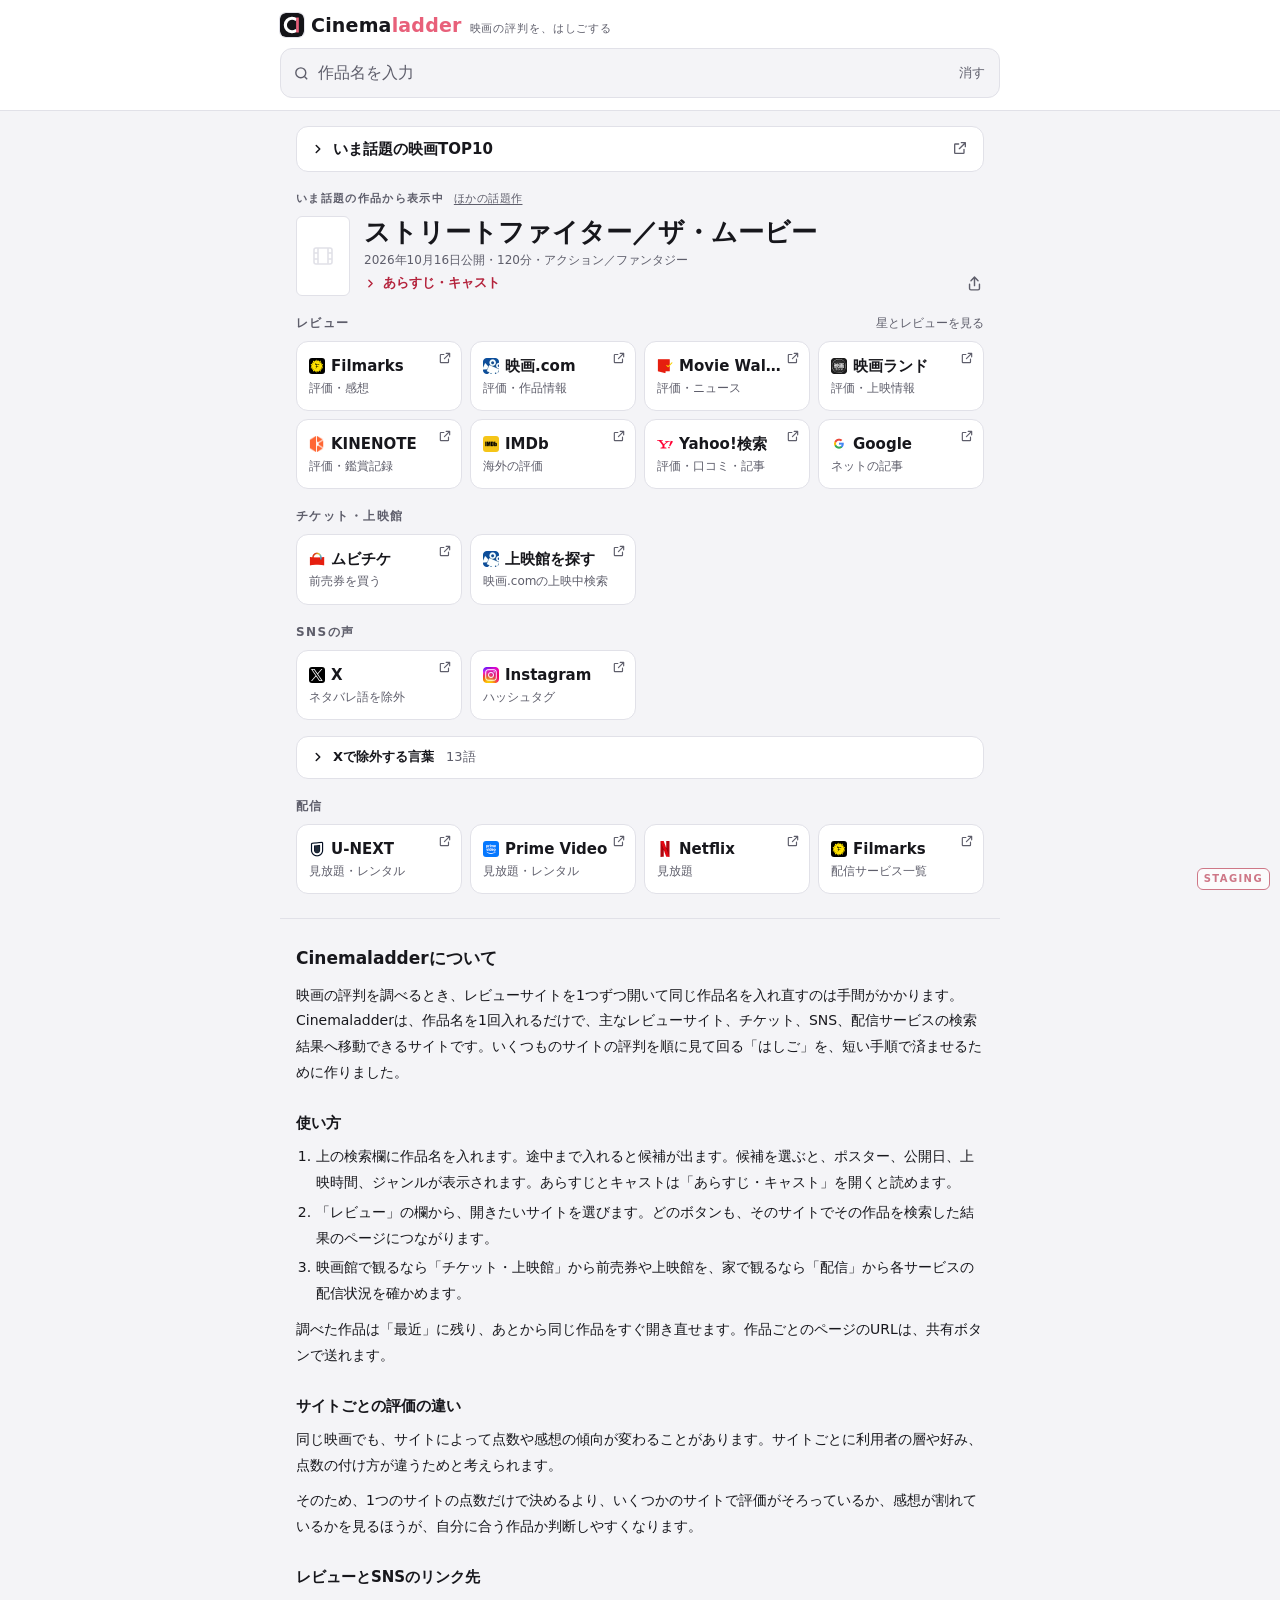
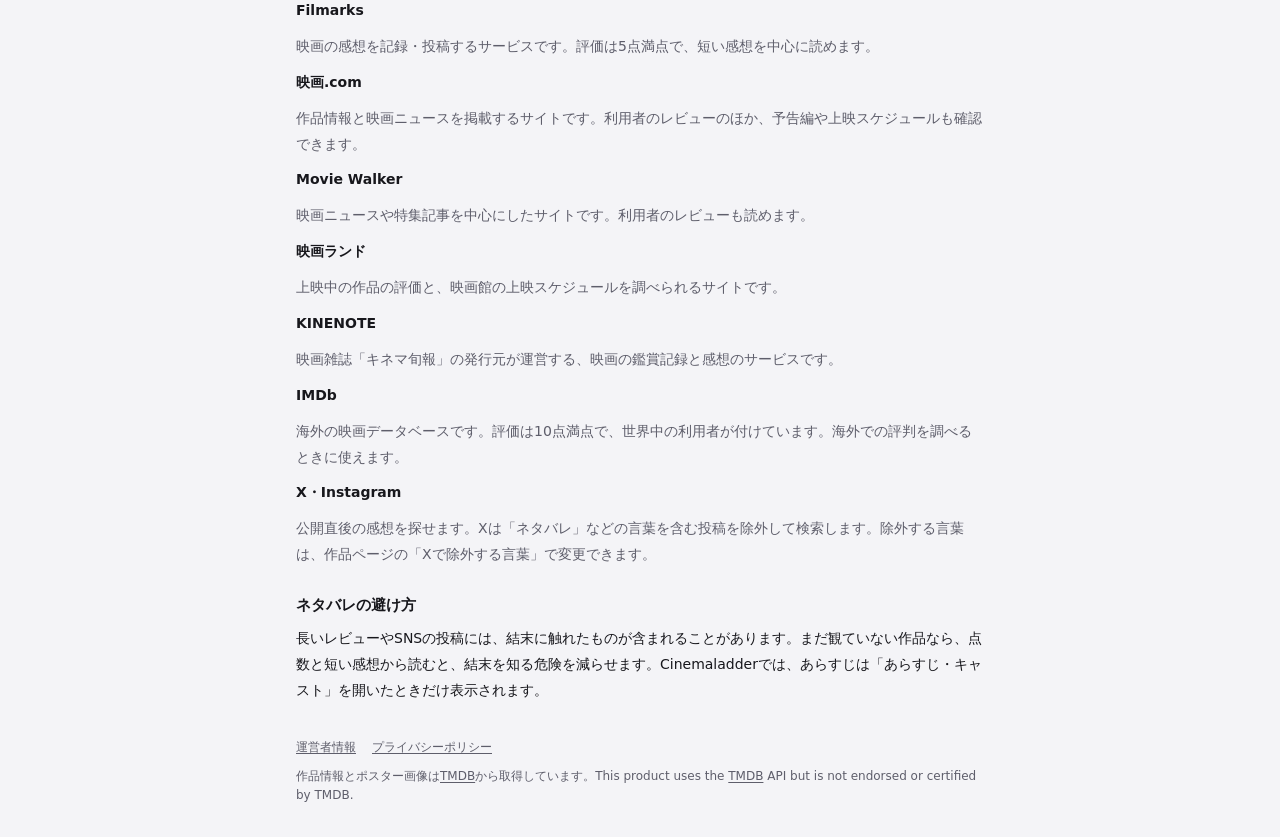
==== commit e8e2878d: "ポスターを高さ80px（54×80）に、作品名の下を2px空ける。あらすじの開閉の行を詰めて、作品名が1行ならポスターと同じ高さに収める Co-Authored-By: Claude Opus 5.5" ====
--- a/index.html
+++ b/index.html
@@ -134,6 +134,8 @@
 /* 右の列：作品名と公開日などは上に、「あらすじ・キャスト」と共有ボタンはポスターの下端にそろえる */
 .now > div{display:flex;flex-direction:column;min-width:0}
 .now .irow{display:flex;align-items:center;justify-content:space-between;gap:8px;margin-top:auto}
+.now .irow .itg{padding:2px 0;margin-top:0}
+.now .irow .share{margin:-6px -6px -6px 0}   /* 押せる範囲は32pxのまま、行の高さは文字に合わせる */
 /* 共有は控えめに：枠なし・アイコンだけ・作品欄の右下（押せる範囲は 32px 確保） */
 /* 共有ボタンは公開日の行の右端にだけ置き、作品名の行の幅は削らない */
 .now .meta .w{display:inline}
@@ -154,8 +156,8 @@
   transition:opacity .45s ease,transform .45s ease}
 .toast.on{opacity:1;transform:translate(-50%,0);transition:opacity .35s ease,transform .35s ease}
 @media (prefers-reduced-motion:reduce){.toast,.toast.on{transition:none}}
-/* ポスター枠は画像の有無にかかわらず常に 64×96 を確保し、読み込み後にずれないようにする */
-.now .ph{position:relative;width:64px;height:96px;flex:none;border-radius:6px;overflow:hidden;background:var(--surface);border:1px solid var(--line);display:grid;place-items:center;color:var(--line)}
+/* ポスター枠は画像の有無にかかわらず常に 54×80 を確保し、読み込み後にずれないようにする */
+.now .ph{position:relative;width:54px;height:80px;flex:none;border-radius:6px;overflow:hidden;background:var(--surface);border:1px solid var(--line);display:grid;place-items:center;color:var(--line)}
 .now .ph svg{width:24px;height:24px}
 .now .ph img{position:absolute;inset:0;width:100%;height:100%;object-fit:cover;opacity:0;transition:opacity .25s}
 .now .ph img.ok{opacity:1}
@@ -164,7 +166,7 @@
 .now > .k{grid-column:1/-1;margin:0 0 -6px}
 .now .k .kl{border:0;background:none;padding:0;margin-left:10px;font:inherit;letter-spacing:.04em;font-weight:400;color:inherit;text-decoration:underline;text-underline-offset:2px;cursor:pointer}
 .now .k .kl:hover{color:var(--accent)}
-.now h1{margin:0;font-size:clamp(22px,6.4vw,26px);line-height:1.3;text-wrap:balance;word-break:auto-phrase;overflow-wrap:anywhere}
+.now h1{margin:0 0 2px;font-size:clamp(22px,6.4vw,26px);line-height:1.3;text-wrap:balance;word-break:auto-phrase;overflow-wrap:anywhere}
 /* 区切りで改行すると3行以上になる長い作品名は、普通の折り返しに切り替えて詰めて並べる（最後の行が1〜2文字だけにならないよう pretty） */
 .now h1.long{text-wrap:pretty;word-break:normal}
 /* 作品名は語のまとまりごとに改行する（「ディスクロー／ジャー」のように語の途中で切れないように）。
@@ -700,7 +702,7 @@
   return `<p class="picked" id="picked"><span>「${esc(picked.q)}」の候補から選びました</span><button type="button" id="rawq" aria-label="入力どおりに検索し直す" title="入力どおりに検索">戻す</button></p>`;
 }
 function nowHTML(q,isExample,movie){
-  return `<header class="now">${isExample==="trend"?'<p class="k">いま話題の作品から表示中<button type="button" class="kl" id="shuffle">ほかの話題作</button></p>':""}<figure class="ph"><svg viewBox="0 0 24 24" fill="none" stroke="currentColor" stroke-width="1.6" aria-hidden="true"><rect x="3" y="4" width="18" height="16" rx="2"/><path d="M7 4v16M17 4v16M3 9h4M3 15h4M17 9h4M17 15h4"/></svg>${movie?.poster?`<img src="${IMG}${esc(movie.poster)}" alt="${esc(q)} のポスター" width="64" height="96" decoding="async" onload="this.classList.add('ok')">`:""}</figure><div><p class="vh">検索中の作品</p><h1 id="mt">${wrapWords(q)}</h1><p class="ex meta" id="imeta"><span class="sk" aria-label="読み込み中"></span></p><div class="irow"><button type="button" class="itg" id="itg" aria-expanded="${infoOpen}" aria-controls="info">あらすじ・キャスト</button><button type="button" class="share" id="share" aria-label="この作品のページのリンクを共有" title="リンクを共有"><svg viewBox="0 0 24 24" fill="none" stroke="currentColor" stroke-width="2" stroke-linecap="round" stroke-linejoin="round" aria-hidden="true"><path d="M12 3v12M7 8l5-5 5 5M5 13v6a2 2 0 0 0 2 2h10a2 2 0 0 0 2-2v-6"/></svg></button></div>${isExample&&isExample!=="trend"?'<p class="ex">例として表示しています。上の欄に観たい作品名を入れてください。</p>':""}</div></header>`;
+  return `<header class="now">${isExample==="trend"?'<p class="k">いま話題の作品から表示中<button type="button" class="kl" id="shuffle">ほかの話題作</button></p>':""}<figure class="ph"><svg viewBox="0 0 24 24" fill="none" stroke="currentColor" stroke-width="1.6" aria-hidden="true"><rect x="3" y="4" width="18" height="16" rx="2"/><path d="M7 4v16M17 4v16M3 9h4M3 15h4M17 9h4M17 15h4"/></svg>${movie?.poster?`<img src="${IMG}${esc(movie.poster)}" alt="${esc(q)} のポスター" width="54" height="80" decoding="async" onload="this.classList.add('ok')">`:""}</figure><div><p class="vh">検索中の作品</p><h1 id="mt">${wrapWords(q)}</h1><p class="ex meta" id="imeta"><span class="sk" aria-label="読み込み中"></span></p><div class="irow"><button type="button" class="itg" id="itg" aria-expanded="${infoOpen}" aria-controls="info">あらすじ・キャスト</button><button type="button" class="share" id="share" aria-label="この作品のページのリンクを共有" title="リンクを共有"><svg viewBox="0 0 24 24" fill="none" stroke="currentColor" stroke-width="2" stroke-linecap="round" stroke-linejoin="round" aria-hidden="true"><path d="M12 3v12M7 8l5-5 5 5M5 13v6a2 2 0 0 0 2 2h10a2 2 0 0 0 2-2v-6"/></svg></button></div>${isExample&&isExample!=="trend"?'<p class="ex">例として表示しています。上の欄に観たい作品名を入れてください。</p>':""}</div></header>`;
 }
 /* ===== 作品ごとの URL（?q=作品名&id=TMDBの番号）とページタイトル =====
    サーバーの処理なしで動くよう、クエリ文字列で作品を表す。ブックマーク・共有・戻るボタンに対応。
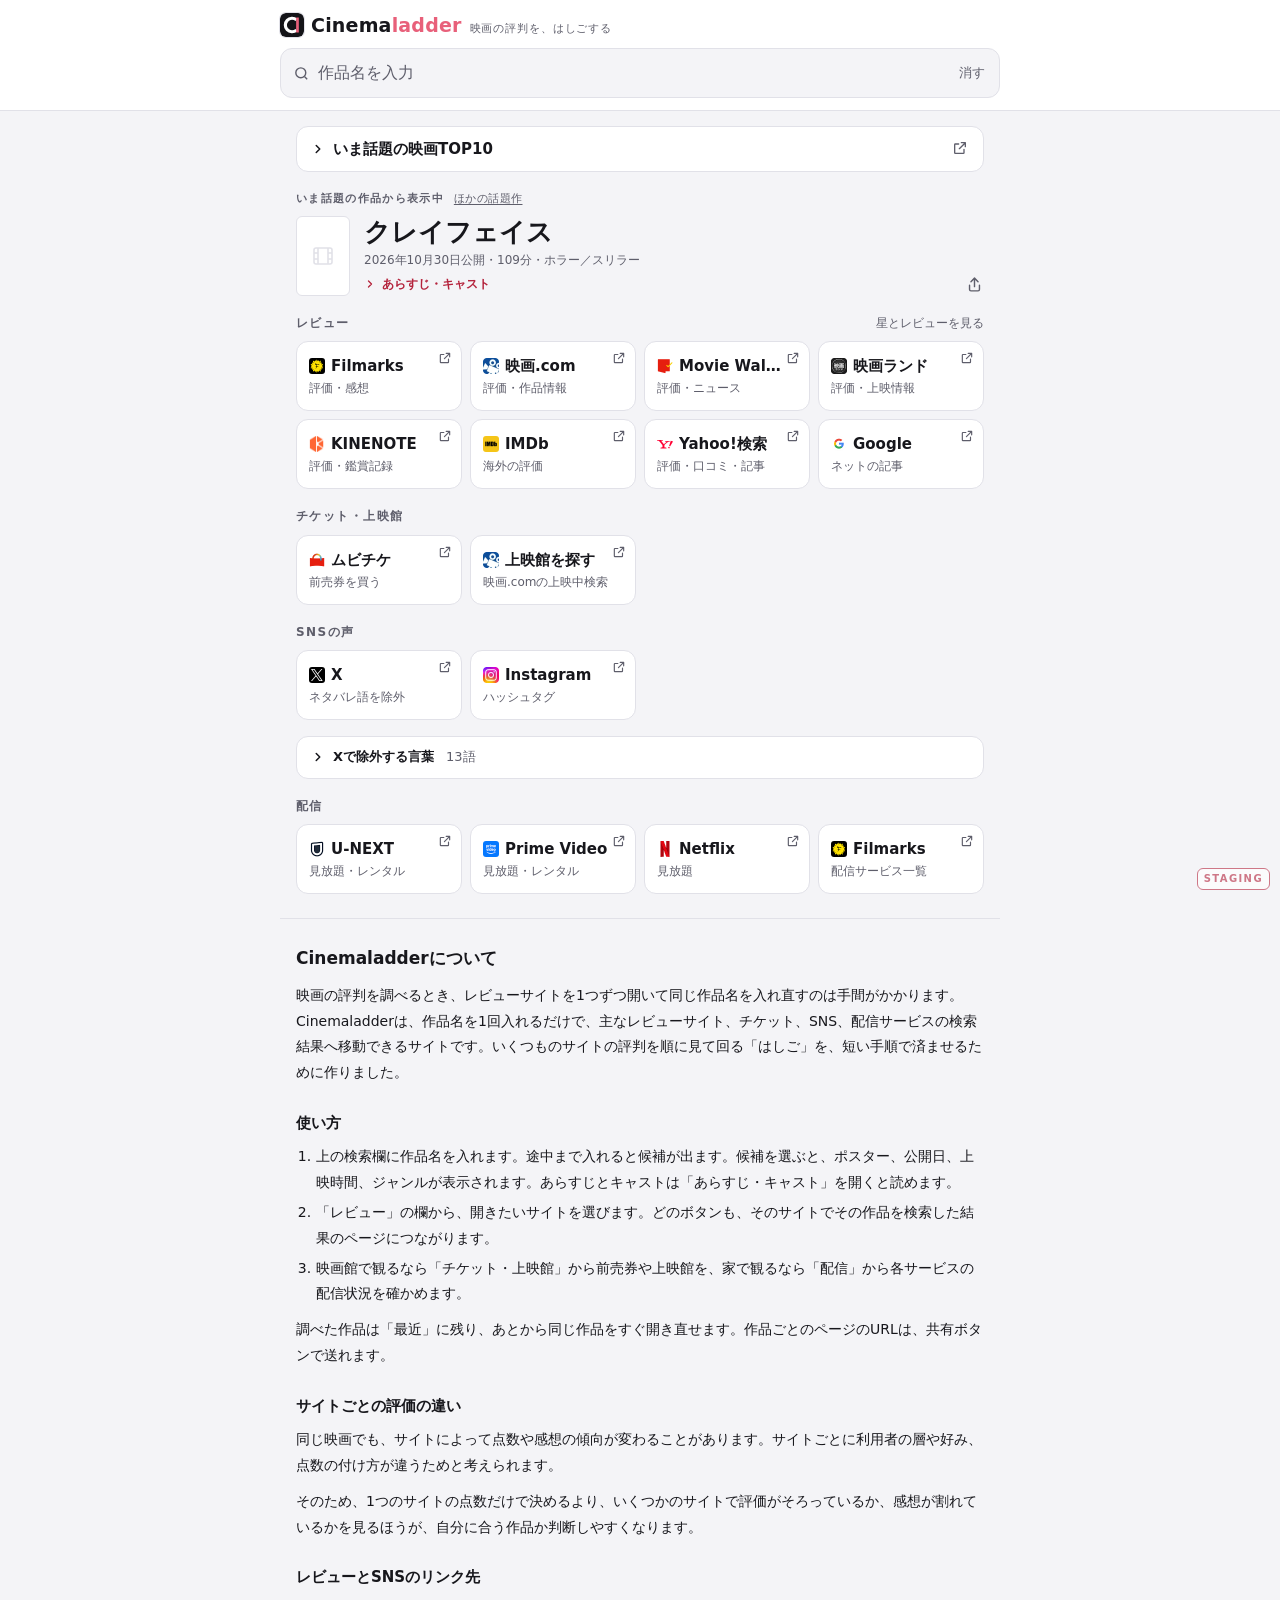
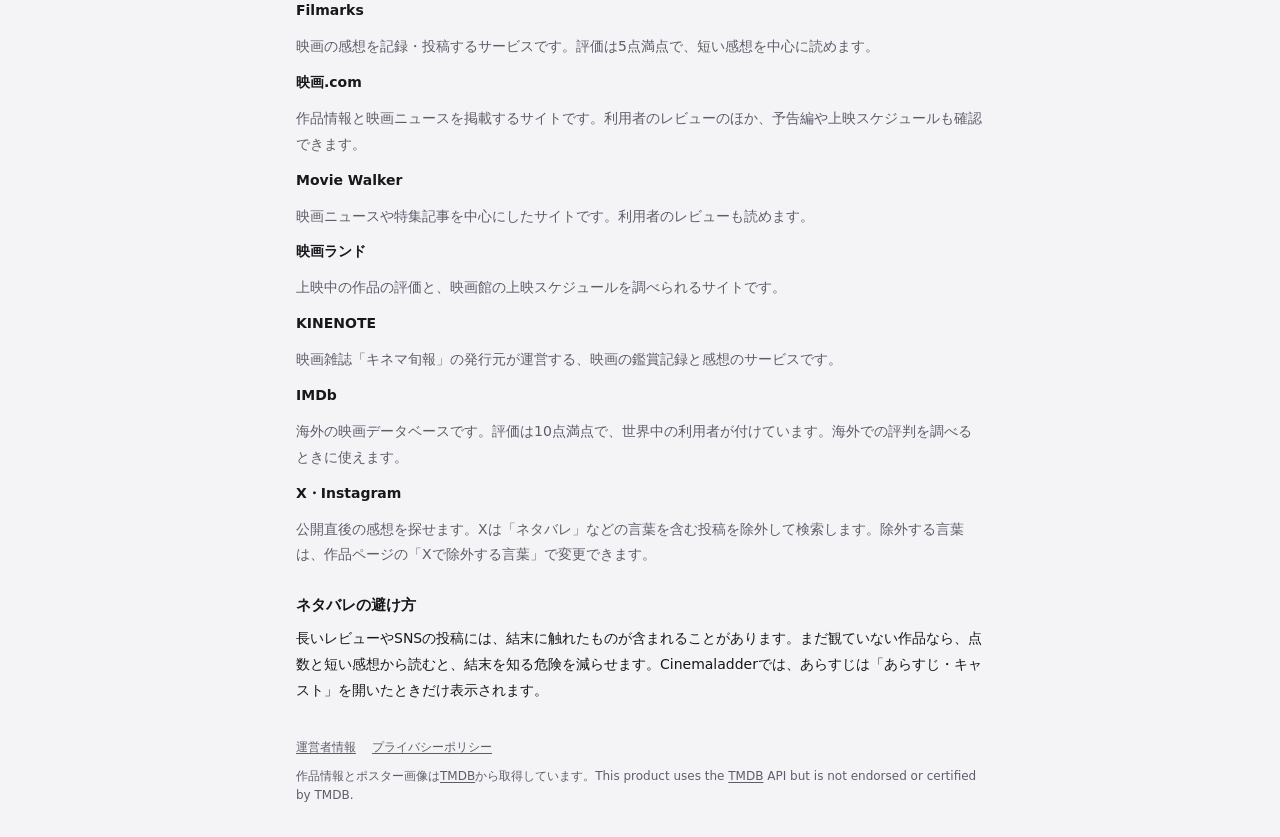
==== commit 6b7fe220: "「あらすじ・キャスト」を12pxに、上に2px空ける Co-Authored-By: Claude Opus 5.5 <noreply@anthropic.com> Claude-Session: h" ====
--- a/index.html
+++ b/index.html
@@ -134,7 +134,9 @@
 /* 右の列：作品名と公開日などは上に、「あらすじ・キャスト」と共有ボタンはポスターの下端にそろえる */
 .now > div{display:flex;flex-direction:column;min-width:0}
 .now .irow{display:flex;align-items:center;justify-content:space-between;gap:8px;margin-top:auto}
-.now .irow .itg{padding:2px 0;margin-top:0}
+.now .irow{padding-top:2px}
+.now .irow .itg{padding:2px 0;margin-top:0;font-size:12px}
+.now .irow .itg::before{width:12px;height:12px}
 .now .irow .share{margin:-6px -6px -6px 0}   /* 押せる範囲は32pxのまま、行の高さは文字に合わせる */
 /* 共有は控えめに：枠なし・アイコンだけ・作品欄の右下（押せる範囲は 32px 確保） */
 /* 共有ボタンは公開日の行の右端にだけ置き、作品名の行の幅は削らない */
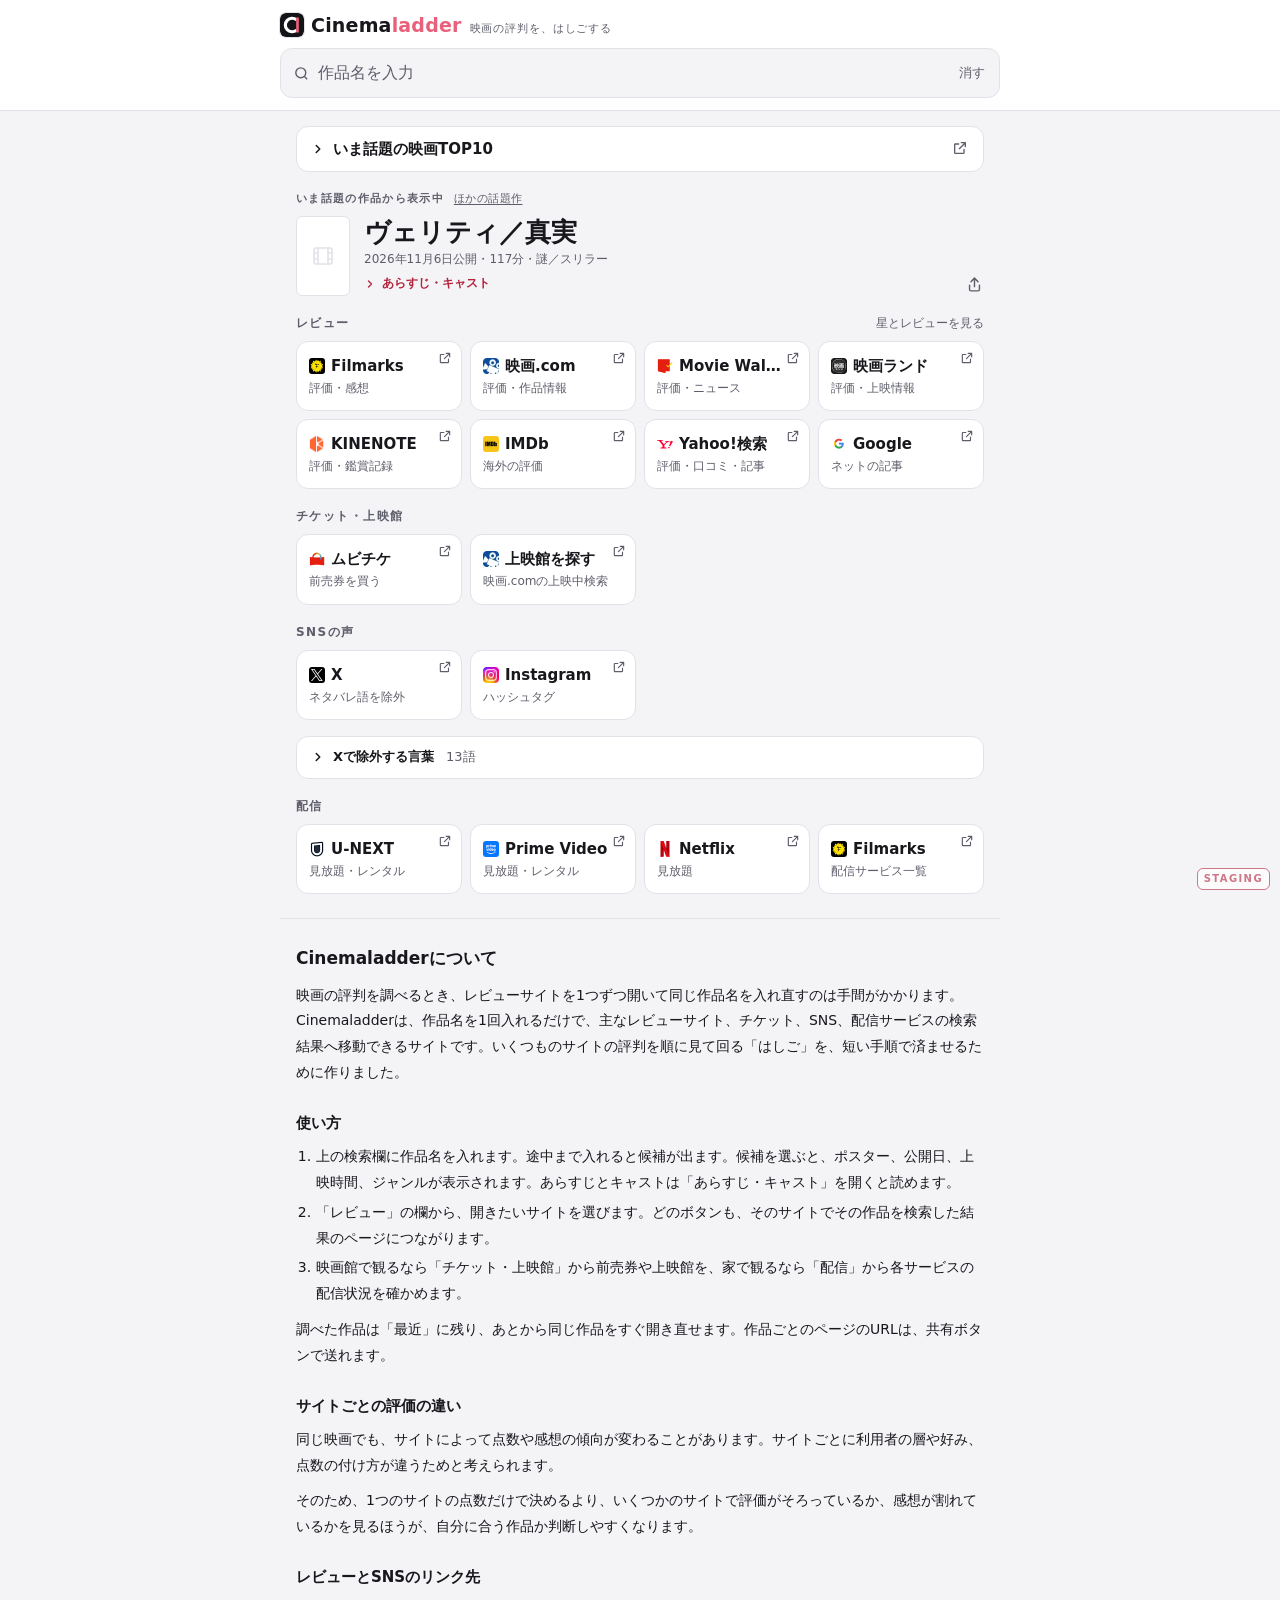
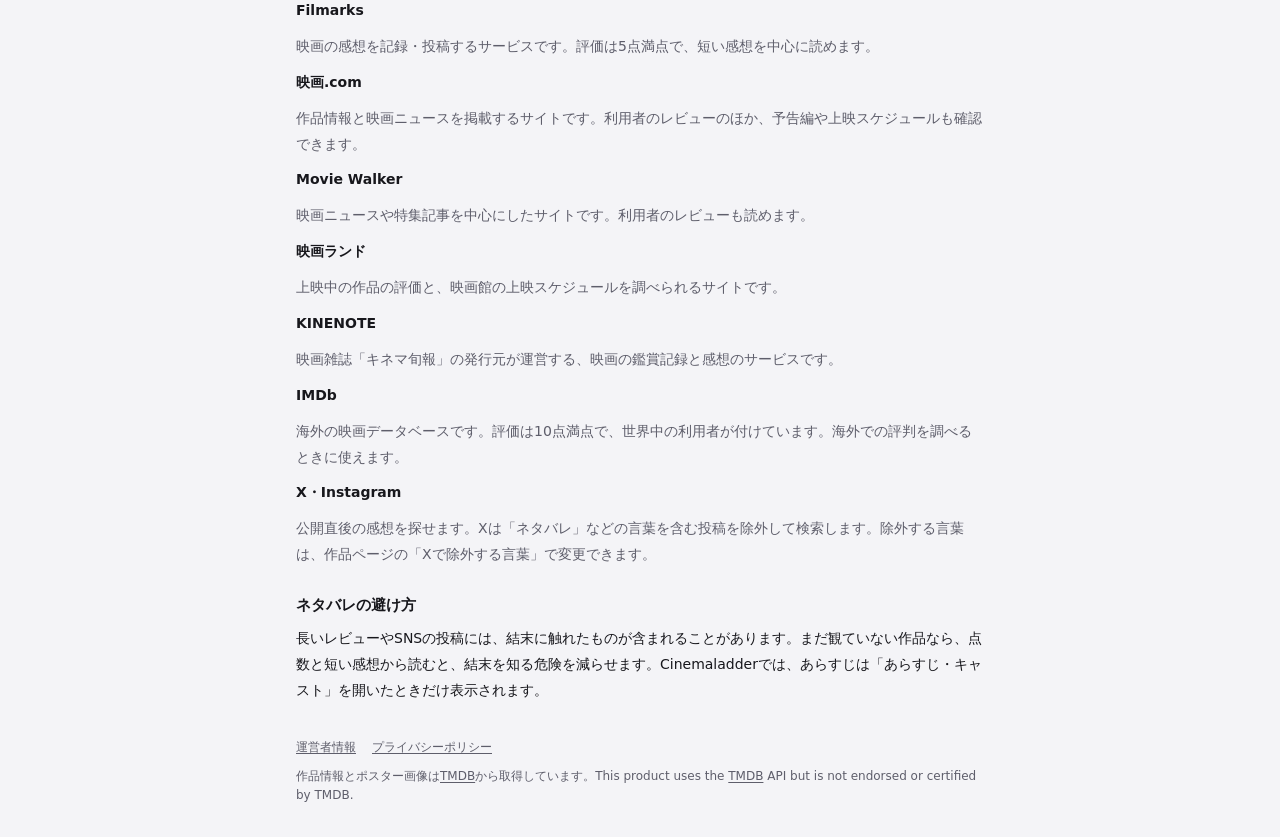
==== commit 52a4940d: "作品名と公開日の行のあいだを1px詰める Co-Authored-By: Claude Opus 5.5 <noreply@anthropic.com> Claude-Session: https:/" ====
--- a/index.html
+++ b/index.html
@@ -168,7 +168,7 @@
 .now > .k{grid-column:1/-1;margin:0 0 -6px}
 .now .k .kl{border:0;background:none;padding:0;margin-left:10px;font:inherit;letter-spacing:.04em;font-weight:400;color:inherit;text-decoration:underline;text-underline-offset:2px;cursor:pointer}
 .now .k .kl:hover{color:var(--accent)}
-.now h1{margin:0 0 2px;font-size:clamp(22px,6.4vw,26px);line-height:1.3;text-wrap:balance;word-break:auto-phrase;overflow-wrap:anywhere}
+.now h1{margin:0 0 1px;font-size:clamp(22px,6.4vw,26px);line-height:1.3;text-wrap:balance;word-break:auto-phrase;overflow-wrap:anywhere}
 /* 区切りで改行すると3行以上になる長い作品名は、普通の折り返しに切り替えて詰めて並べる（最後の行が1〜2文字だけにならないよう pretty） */
 .now h1.long{text-wrap:pretty;word-break:normal}
 /* 作品名は語のまとまりごとに改行する（「ディスクロー／ジャー」のように語の途中で切れないように）。
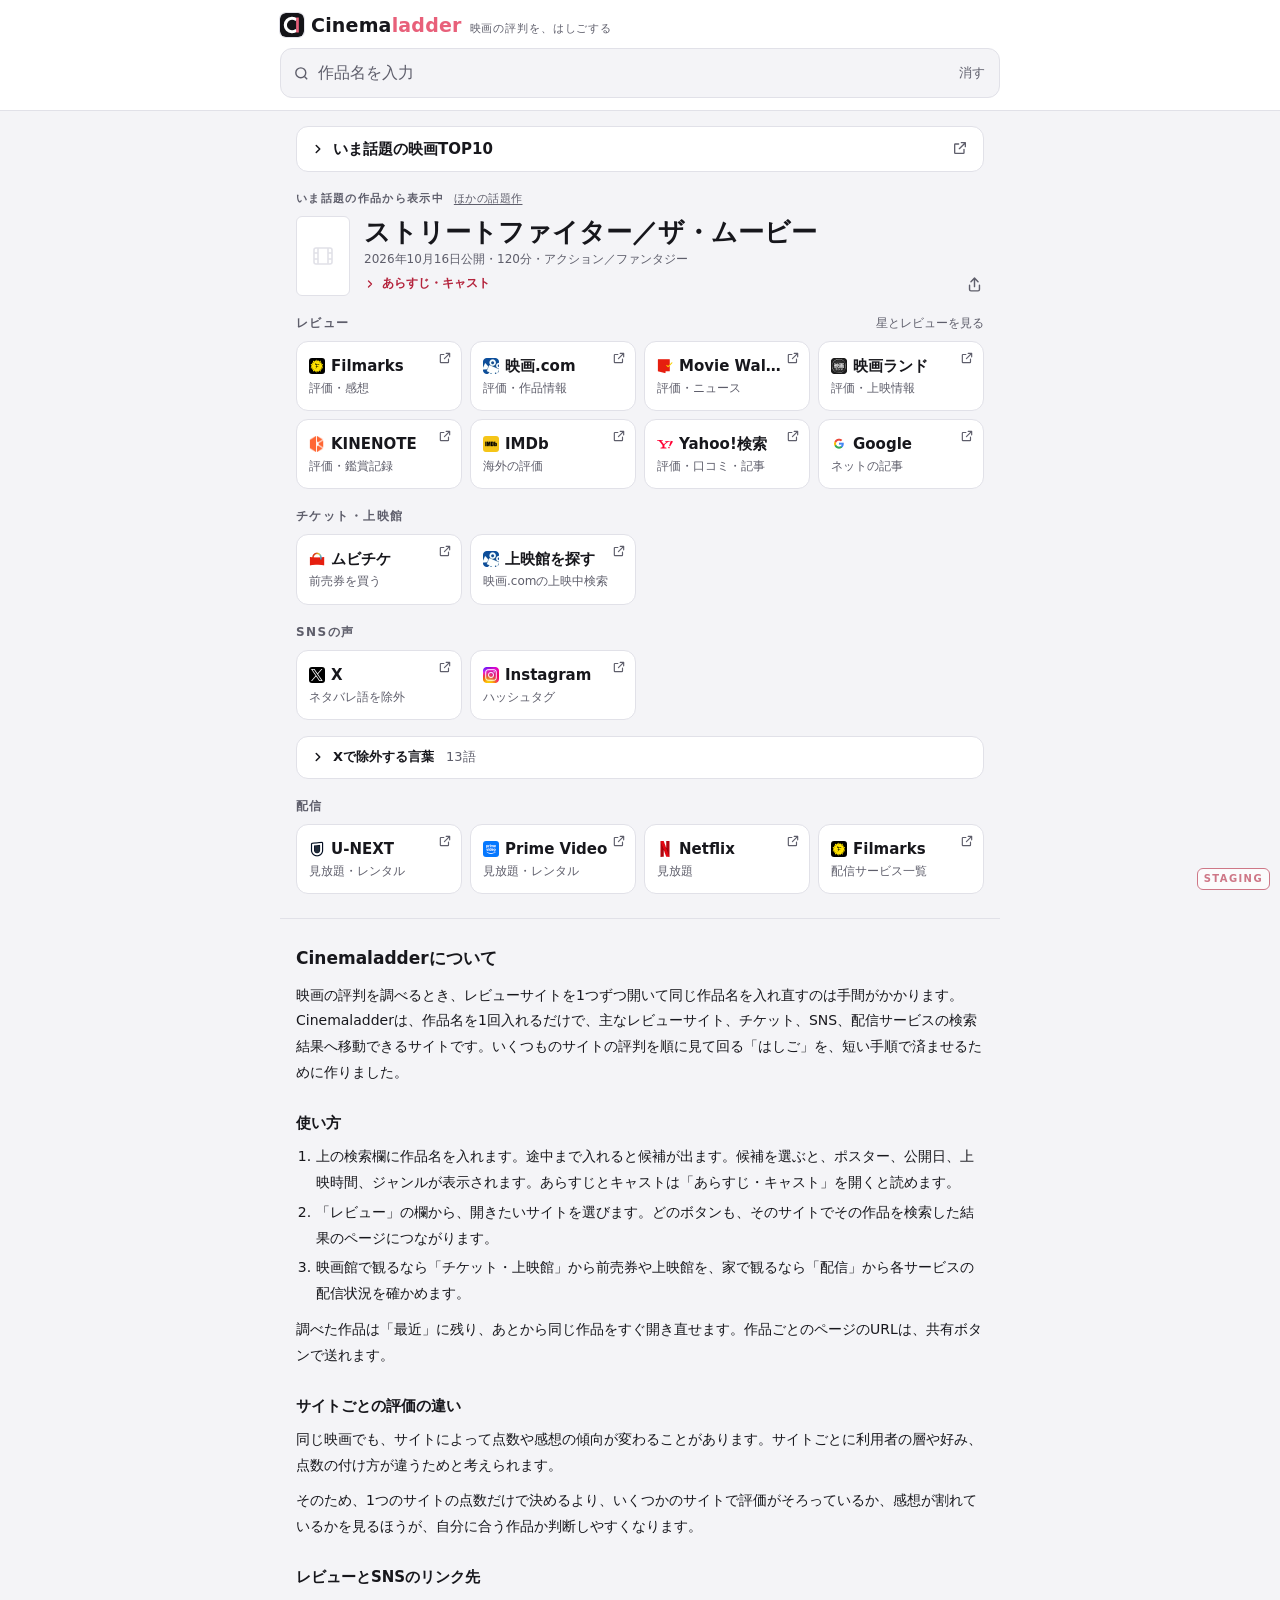
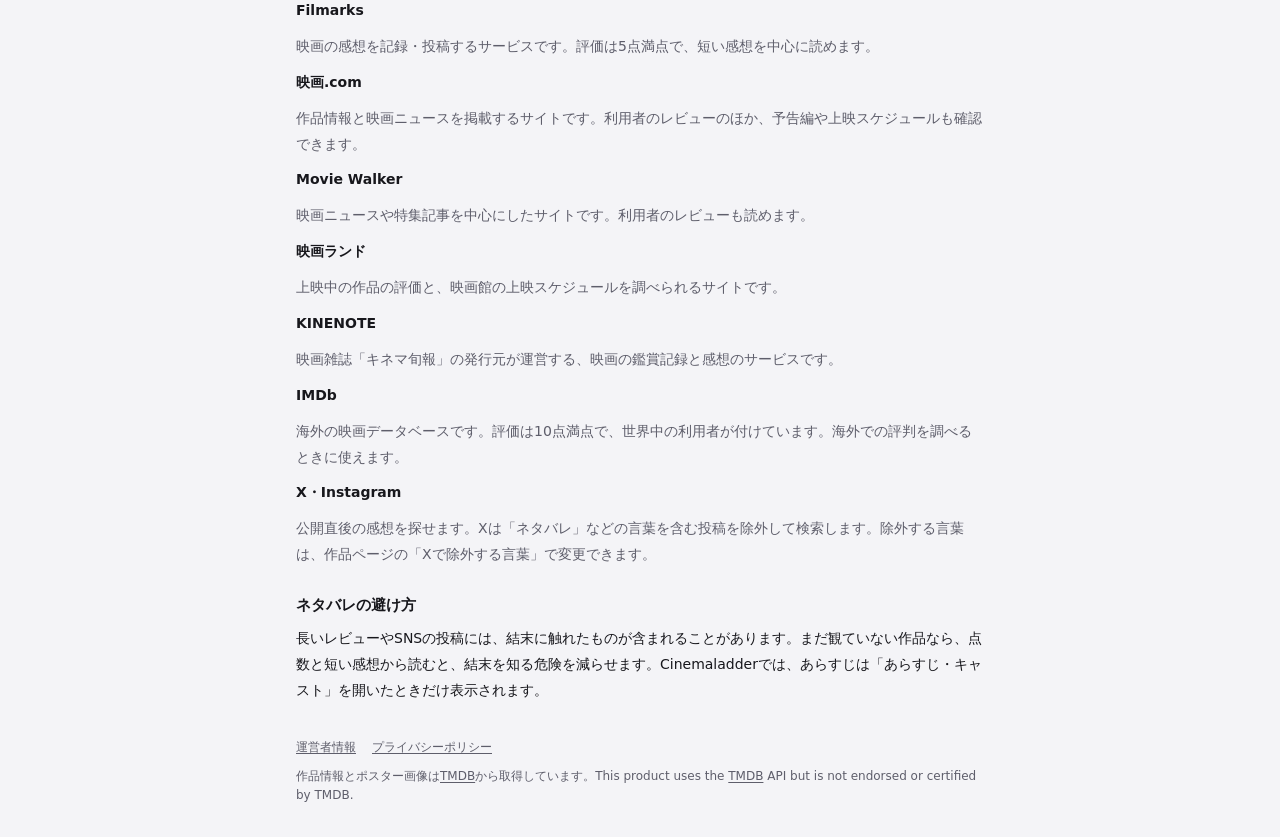
==== commit 72d624f1: "作品の見出しの切り替えアニメーションを、動かさずに薄く出すだけにする（止まった瞬間の1pxの跳ねを防ぐ） Co-Authored-By: Claude Opus 5.5 <noreply@anthro" ====
--- a/index.html
+++ b/index.html
@@ -798,8 +798,10 @@
 function playSwap(){
   if(reduceMotion.matches||!Element.prototype.animate)return;
   const els=[...document.querySelectorAll("#out .movie > *")];
+  // 作品の見出し（いちばん上）は動かさずに薄く出すだけにする。文字を動かすと、止まった瞬間に
+  // 小数点以下の位置が画面の画素にそろえ直され、1pxほど跳ねて見えるため。下のグループは少し下から出す
   els.forEach((el,i)=>el.animate(
-    [{opacity:0,transform:"translateY(10px)"},{opacity:1,transform:"none"}],
+    el.classList.contains("now")?[{opacity:0},{opacity:1}]:[{opacity:0,transform:"translateY(10px)"},{opacity:1,transform:"none"}],
     {duration:280,delay:Math.min(i,5)*45,easing:"cubic-bezier(.2,.7,.3,1)",fill:"backwards"}));
   const h1=document.querySelector("#out h1");
   if(h1)h1.animate([{color:"var(--accent)"},{color:"var(--fg)"}],{duration:900,easing:"ease-out"});
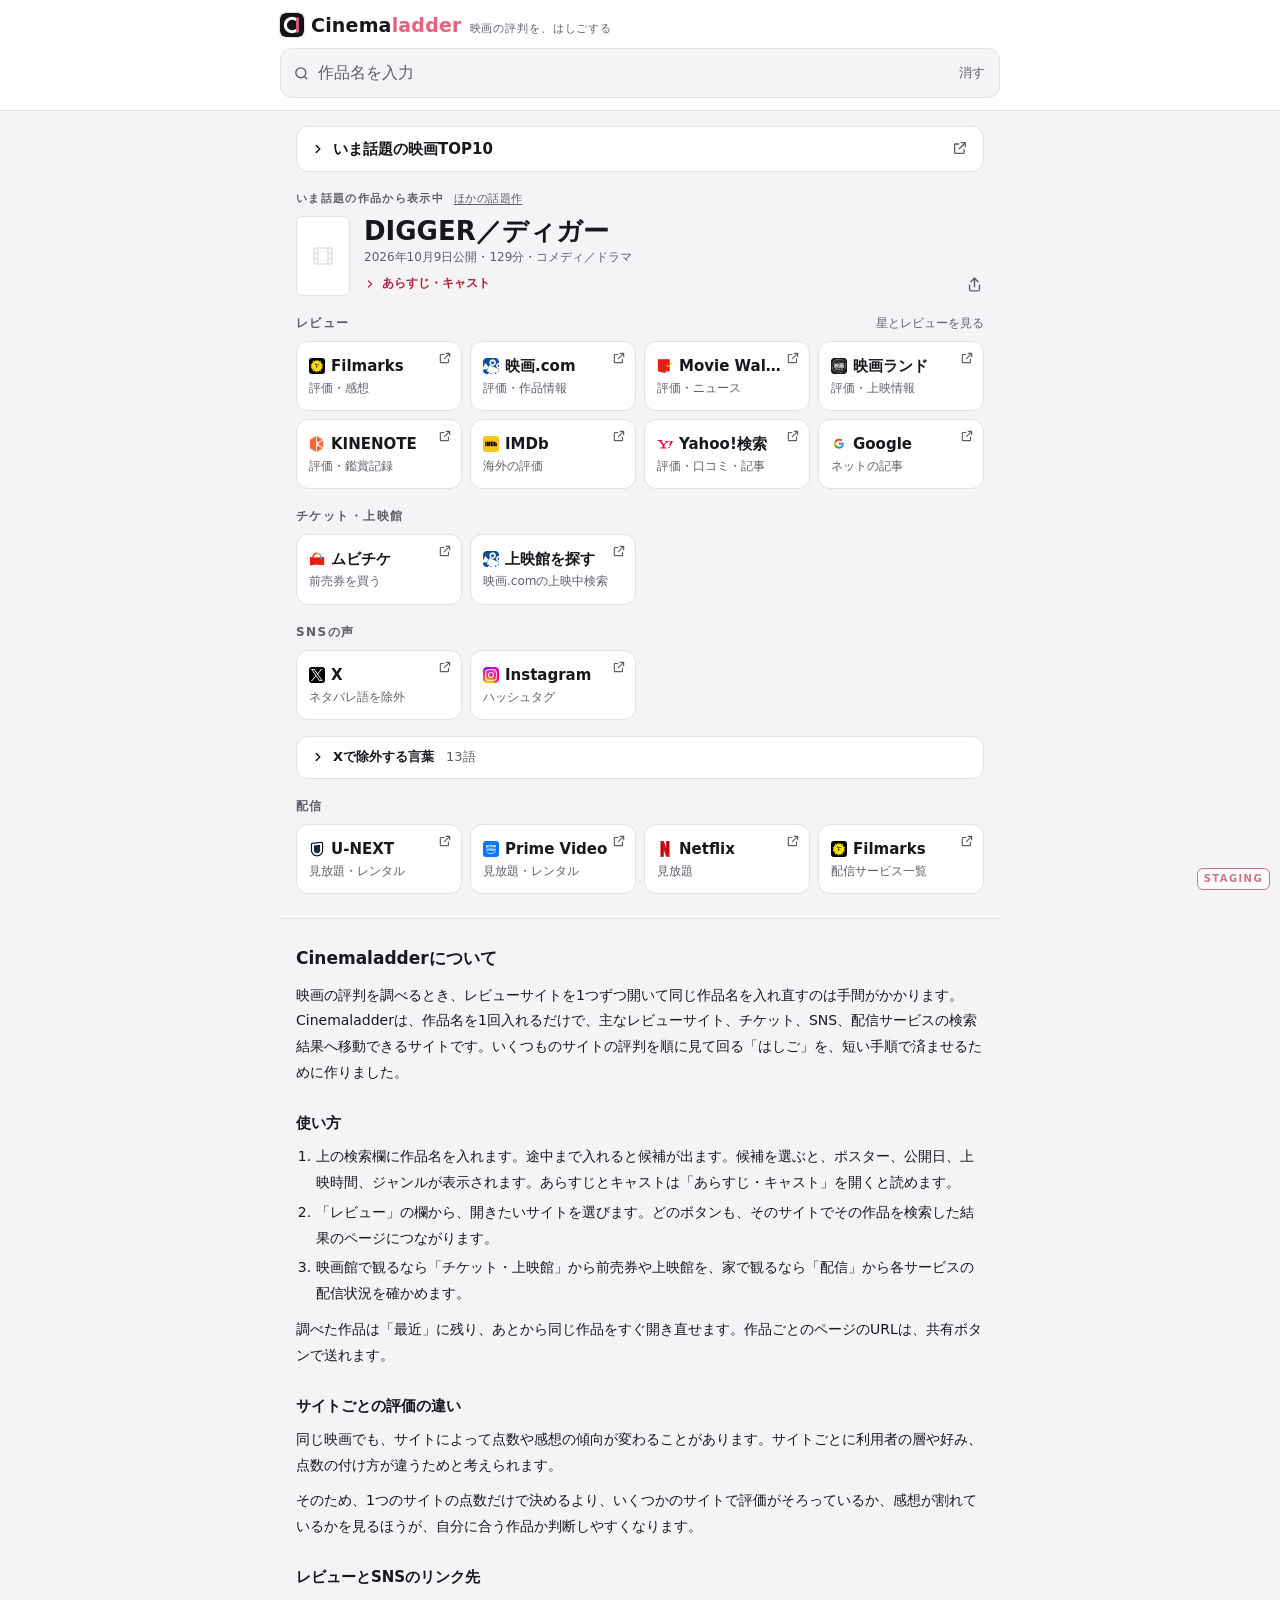
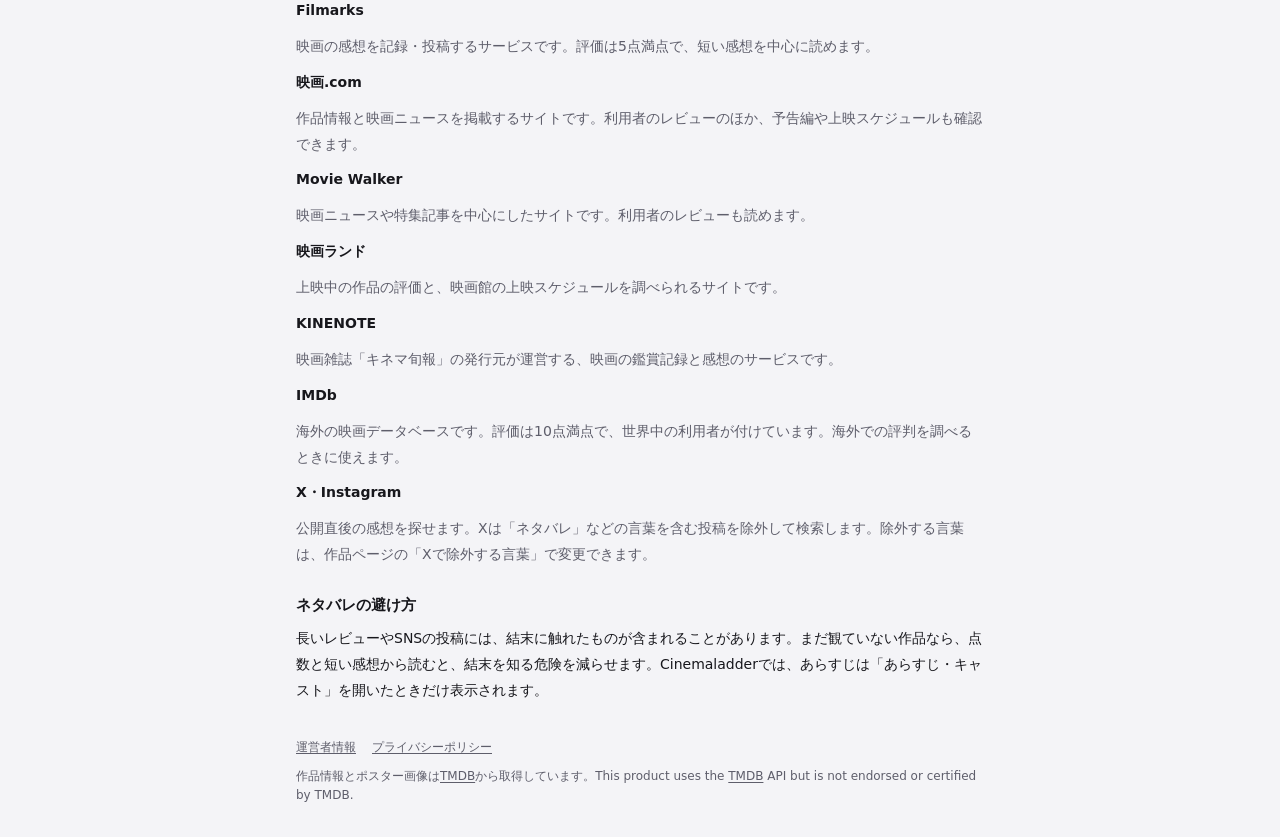
==== commit ceaabdea: "作品名の行間を詰める（1.3→1.2）／ポスターは常に上にそろえる Co-Authored-By: Claude Opus 5.5 <noreply@anthropic.com> Claude-Ses" ====
--- a/index.html
+++ b/index.html
@@ -130,7 +130,7 @@
   display:flex;flex-direction:column;gap:18px}
 .movie{display:flex;flex-direction:column;gap:18px}
 .now{display:grid;grid-template-columns:auto minmax(0,1fr);gap:14px;align-items:stretch}
-.now .ph{align-self:center}   /* 作品名が長く文字の列のほうが高いときは、ポスターを上下の中央に置く */
+.now .ph{align-self:start}   /* ポスターは上にそろえる（作品名が1行なら文字の列と同じ高さなので、上下ともそろう） */
 /* 右の列：作品名と公開日などは上に、「あらすじ・キャスト」と共有ボタンはポスターの下端にそろえる */
 .now > div{display:flex;flex-direction:column;min-width:0}
 .now .irow{display:flex;align-items:center;justify-content:space-between;gap:8px;margin-top:auto}
@@ -168,7 +168,7 @@
 .now > .k{grid-column:1/-1;margin:0 0 -6px}
 .now .k .kl{border:0;background:none;padding:0;margin-left:10px;font:inherit;letter-spacing:.04em;font-weight:400;color:inherit;text-decoration:underline;text-underline-offset:2px;cursor:pointer}
 .now .k .kl:hover{color:var(--accent)}
-.now h1{margin:0 0 1px;font-size:clamp(22px,6.4vw,26px);line-height:1.3;text-wrap:balance;word-break:auto-phrase;overflow-wrap:anywhere}
+.now h1{margin:0 0 1px;font-size:clamp(22px,6.4vw,26px);line-height:1.2;text-wrap:balance;word-break:auto-phrase;overflow-wrap:anywhere}
 /* 区切りで改行すると3行以上になる長い作品名は、普通の折り返しに切り替えて詰めて並べる（最後の行が1〜2文字だけにならないよう pretty） */
 .now h1.long{text-wrap:pretty;word-break:normal}
 /* 作品名は語のまとまりごとに改行する（「ディスクロー／ジャー」のように語の途中で切れないように）。
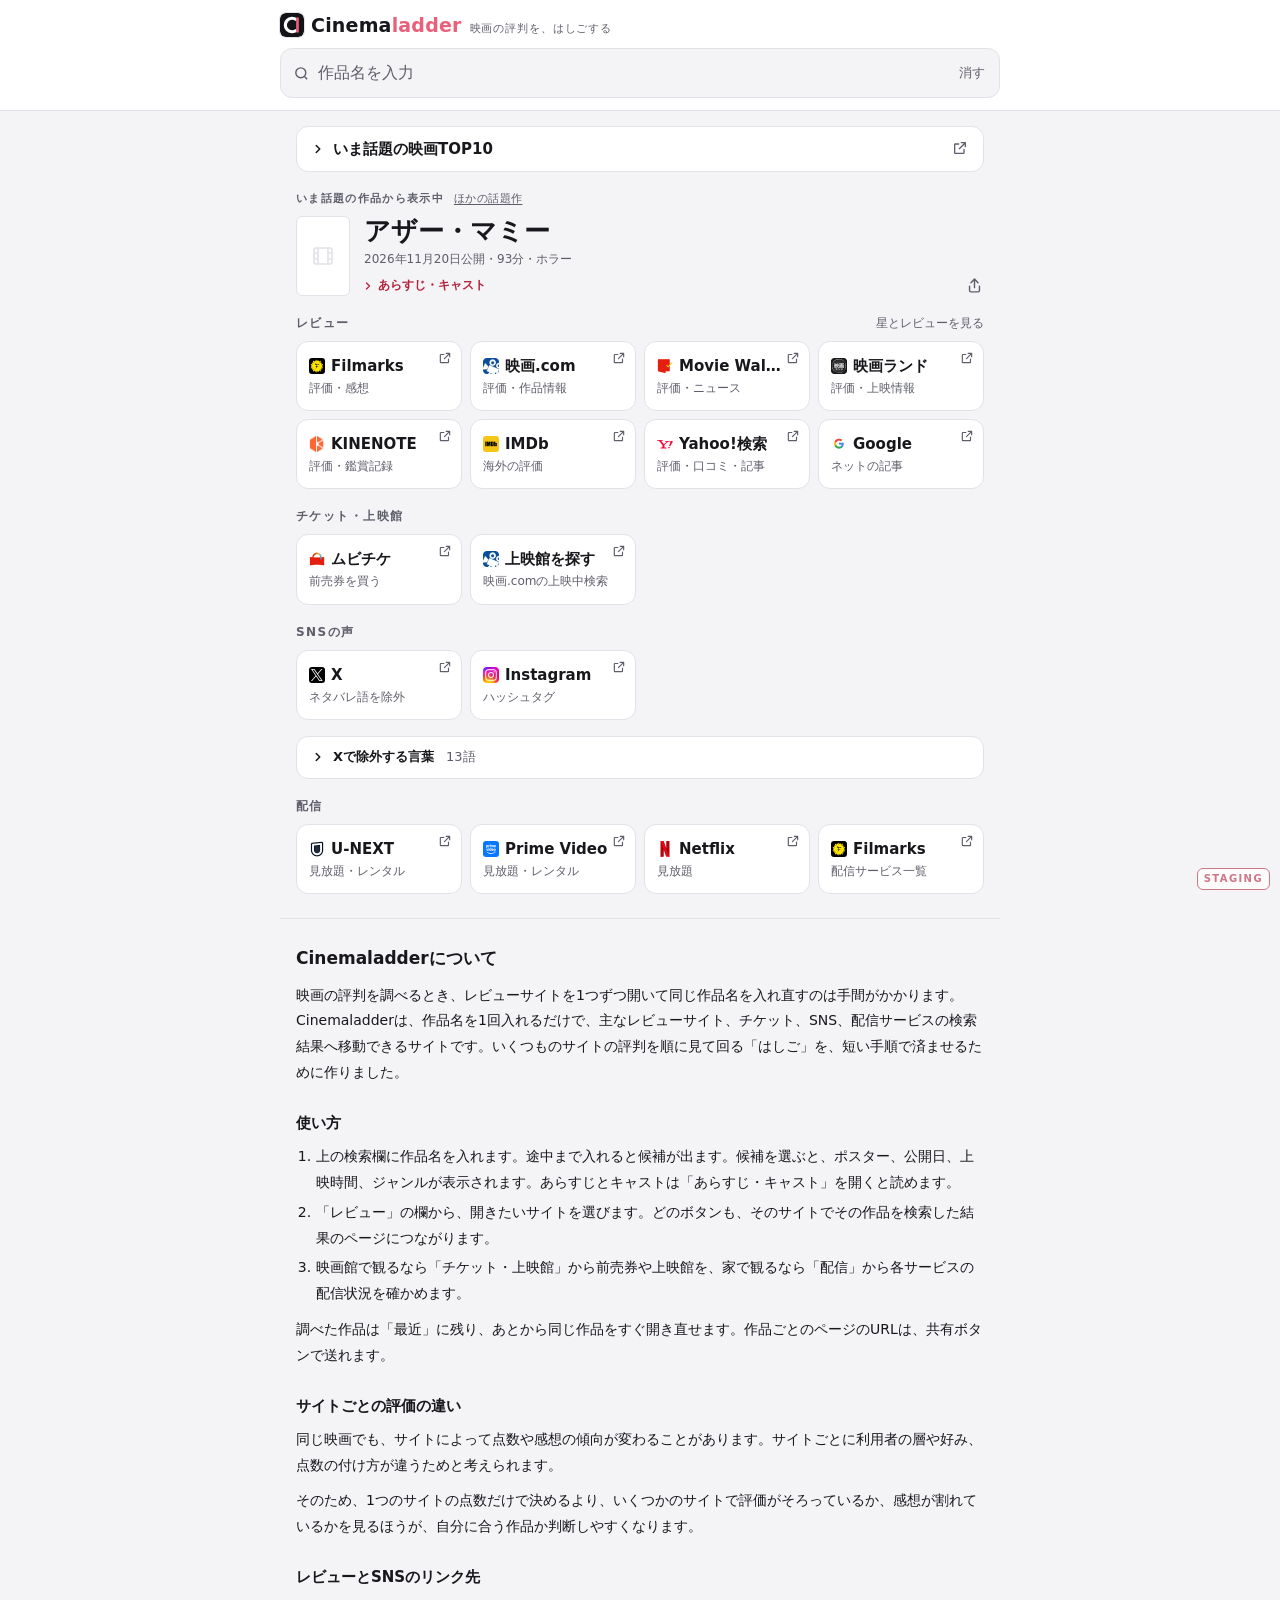
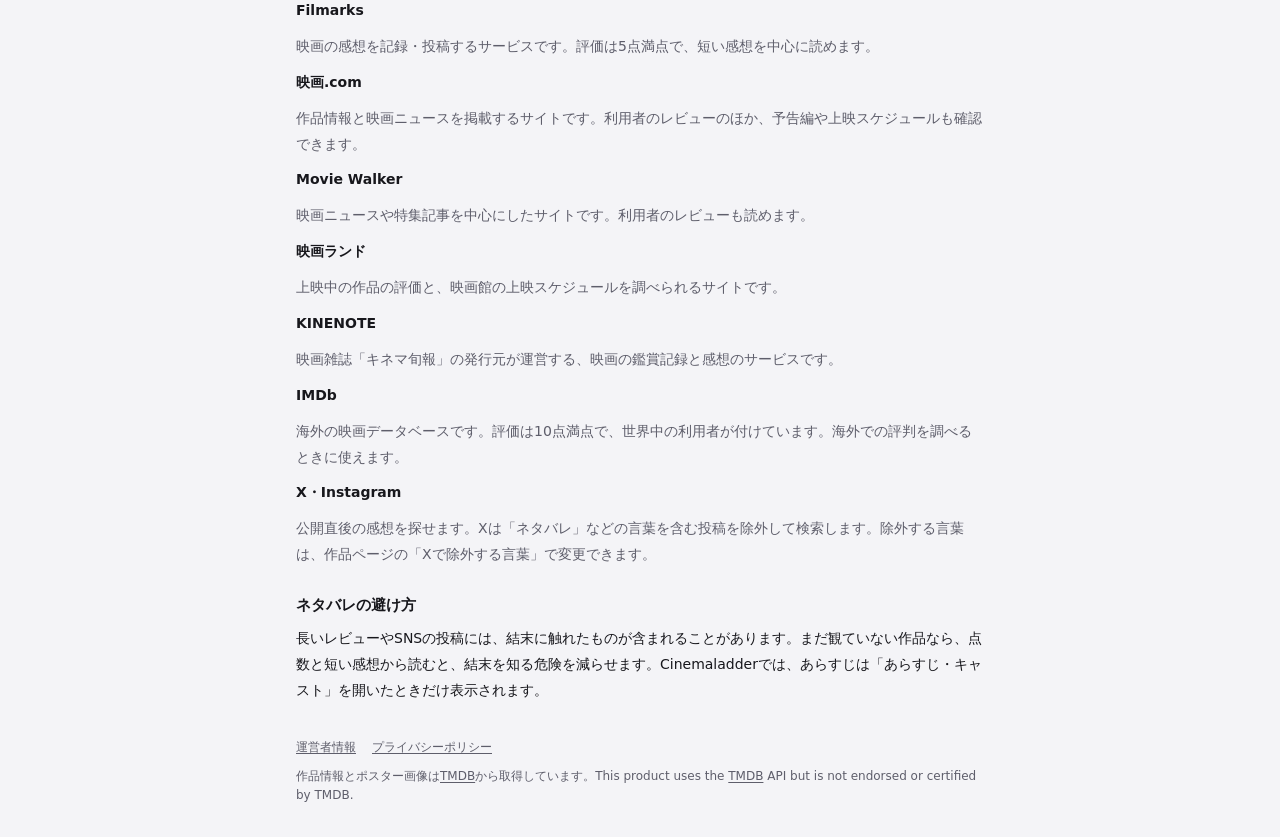
==== commit 9638766e: "あらすじの開閉：上だけ2px、左へ2px寄せて左端をそろえ、矢印との間を4pxに／作品名の下を3pxに Co-Authored-By: Claude Opus 5.5 <noreply@anthrop" ====
--- a/index.html
+++ b/index.html
@@ -135,7 +135,7 @@
 .now > div{display:flex;flex-direction:column;min-width:0}
 .now .irow{display:flex;align-items:center;justify-content:space-between;gap:8px;margin-top:auto}
 .now .irow{padding-top:2px}
-.now .irow .itg{padding:2px 0;margin-top:0;font-size:12px}
+.now .irow .itg{padding:2px 0 0;margin:0 0 0 -2px;gap:4px;font-size:12px}   /* 矢印の左の余白の分だけ左へ寄せ、見た目の左端を作品名にそろえる */
 .now .irow .itg::before{width:12px;height:12px}
 .now .irow .share{margin:-6px -6px -6px 0}   /* 押せる範囲は32pxのまま、行の高さは文字に合わせる */
 /* 共有は控えめに：枠なし・アイコンだけ・作品欄の右下（押せる範囲は 32px 確保） */
@@ -168,7 +168,7 @@
 .now > .k{grid-column:1/-1;margin:0 0 -6px}
 .now .k .kl{border:0;background:none;padding:0;margin-left:10px;font:inherit;letter-spacing:.04em;font-weight:400;color:inherit;text-decoration:underline;text-underline-offset:2px;cursor:pointer}
 .now .k .kl:hover{color:var(--accent)}
-.now h1{margin:0 0 1px;font-size:clamp(22px,6.4vw,26px);line-height:1.2;text-wrap:balance;word-break:auto-phrase;overflow-wrap:anywhere}
+.now h1{margin:0 0 3px;font-size:clamp(22px,6.4vw,26px);line-height:1.2;text-wrap:balance;word-break:auto-phrase;overflow-wrap:anywhere}
 /* 区切りで改行すると3行以上になる長い作品名は、普通の折り返しに切り替えて詰めて並べる（最後の行が1〜2文字だけにならないよう pretty） */
 .now h1.long{text-wrap:pretty;word-break:normal}
 /* 作品名は語のまとまりごとに改行する（「ディスクロー／ジャー」のように語の途中で切れないように）。
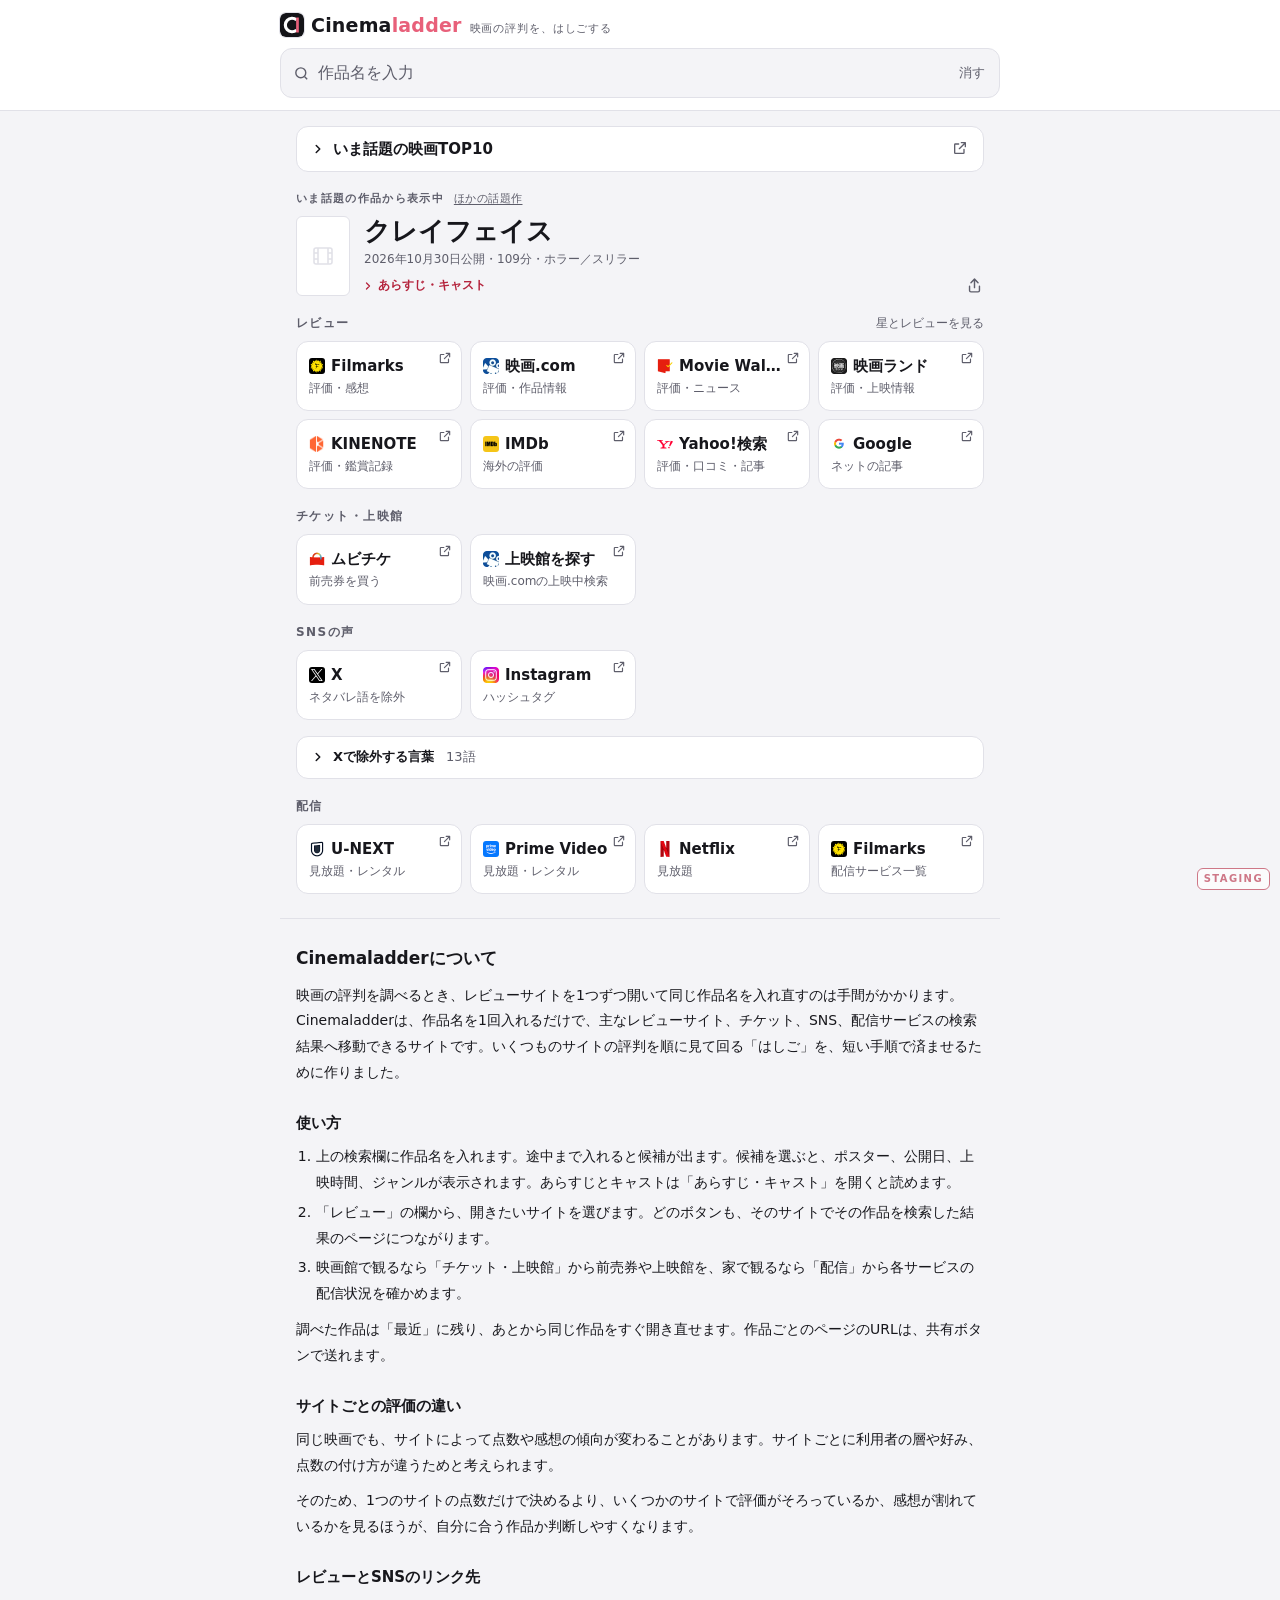
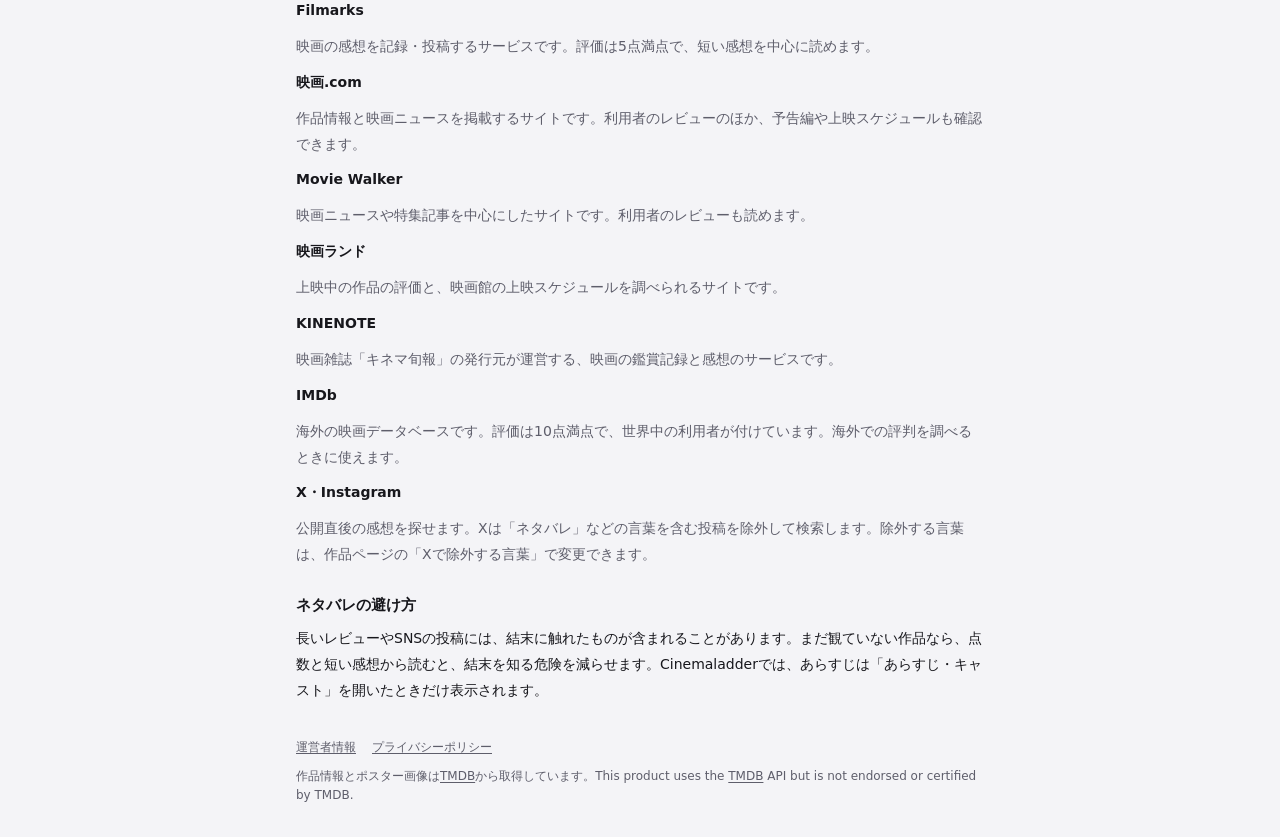
==== commit be4b269c: "AdSense のプログラムを最初の表示のあとに読み込む（操作したとき、または読み込み完了の数秒後）。サイト確認はメタタグに Co-Authored-By: Claude Opus 5.5 <nore" ====
--- a/index.html
+++ b/index.html
@@ -14,8 +14,9 @@
 <link rel="preconnect" href="https://image.tmdb.org">
 <link rel="preconnect" href="https://cinemaladder-api.twilightwind.workers.dev" crossorigin>
 <link rel="preload" href="data/trending.json" as="fetch" crossorigin>
-<!-- Google AdSense（サイト運営者ID：ca-pub-9484498289210970） -->
-<script async src="https://pagead2.googlesyndication.com/pagead/js/adsbygoogle.js?client=ca-pub-9484498289210970" crossorigin="anonymous"></script>
+<!-- Google AdSense（サイト運営者ID：ca-pub-9484498289210970）。サイトの確認はこのメタタグと ads.txt で行う。
+     広告のプログラム（約150KB）は、最初の表示が終わってから読み込む（本文の最後の script を参照） -->
+<meta name="google-adsense-account" content="ca-pub-9484498289210970">
 <meta name="description" content="作品名を1回入れるだけで、映画のレビューサイト、チケット、SNS、配信サービスの検索結果へ移動できます。">
 <link rel="canonical" href="https://cinemaladder.com/">
 <meta property="og:url" content="https://cinemaladder.com/">
@@ -985,5 +986,18 @@
   getTrending().catch(()=>{trendFailed=true}).finally(updateTop)}   // TOP10リストだけ後から差し替える（画面全体は描き直さない）
 else{$("#out").innerHTML='<p class="emptyst">いま話題の映画を読み込み中…</p>';showTrending()}
 </script>
+<script>
+/* Google AdSense のプログラムは大きいので、作品の表示を邪魔しないよう後から読み込む。
+   画面を触ったとき（スクロール・タップ・キー操作）か、読み込み完了から数秒たって手が空いたときの早いほう */
+(()=>{
+  let done=false;
+  const load=()=>{if(done)return;done=true;
+    const s=document.createElement("script");s.async=true;s.crossOrigin="anonymous";
+    s.src="https://pagead2.googlesyndication.com/pagead/js/adsbygoogle.js?client=ca-pub-9484498289210970";
+    document.head.append(s)};
+  for(const ev of ["scroll","pointerdown","keydown","touchstart"])addEventListener(ev,load,{once:true,passive:true});
+  addEventListener("load",()=>setTimeout(()=>("requestIdleCallback" in window?requestIdleCallback(load,{timeout:3000}):load()),3500));
+})();
+</script>
 </body>
 </html>
